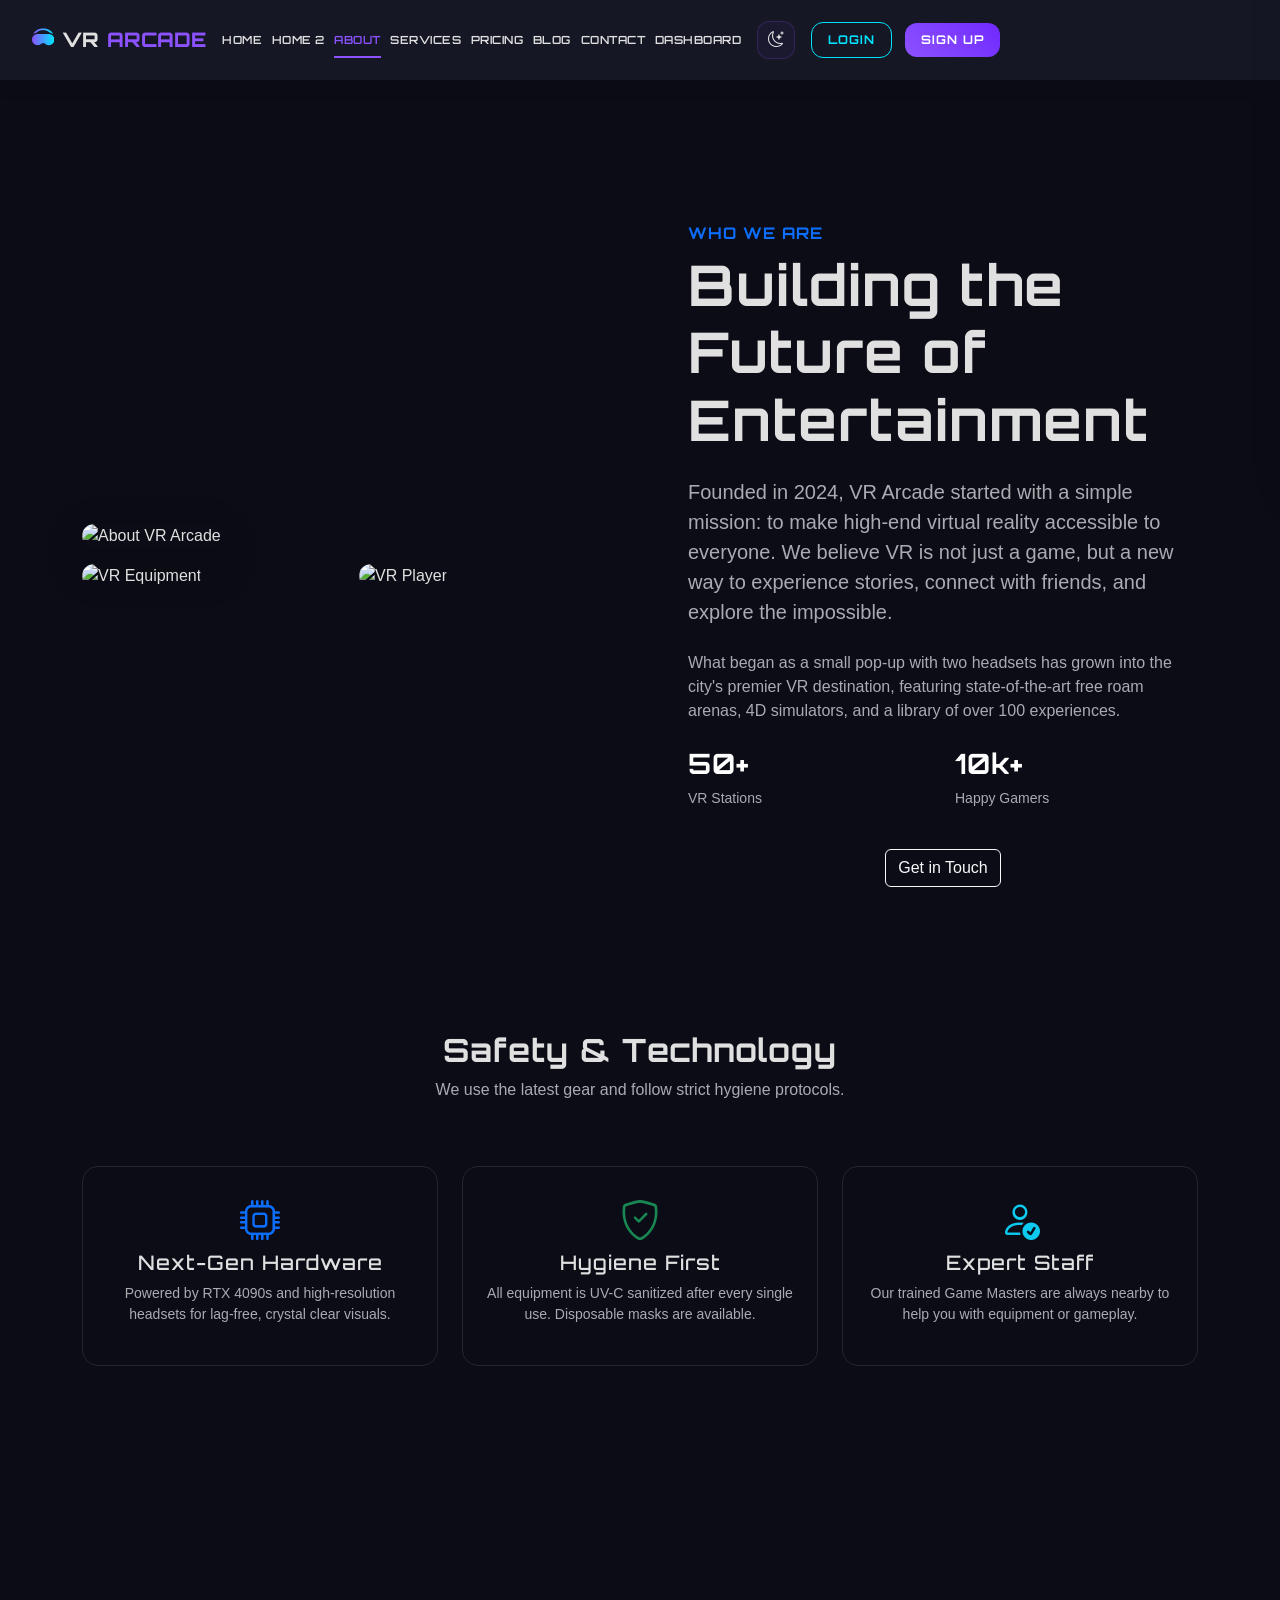
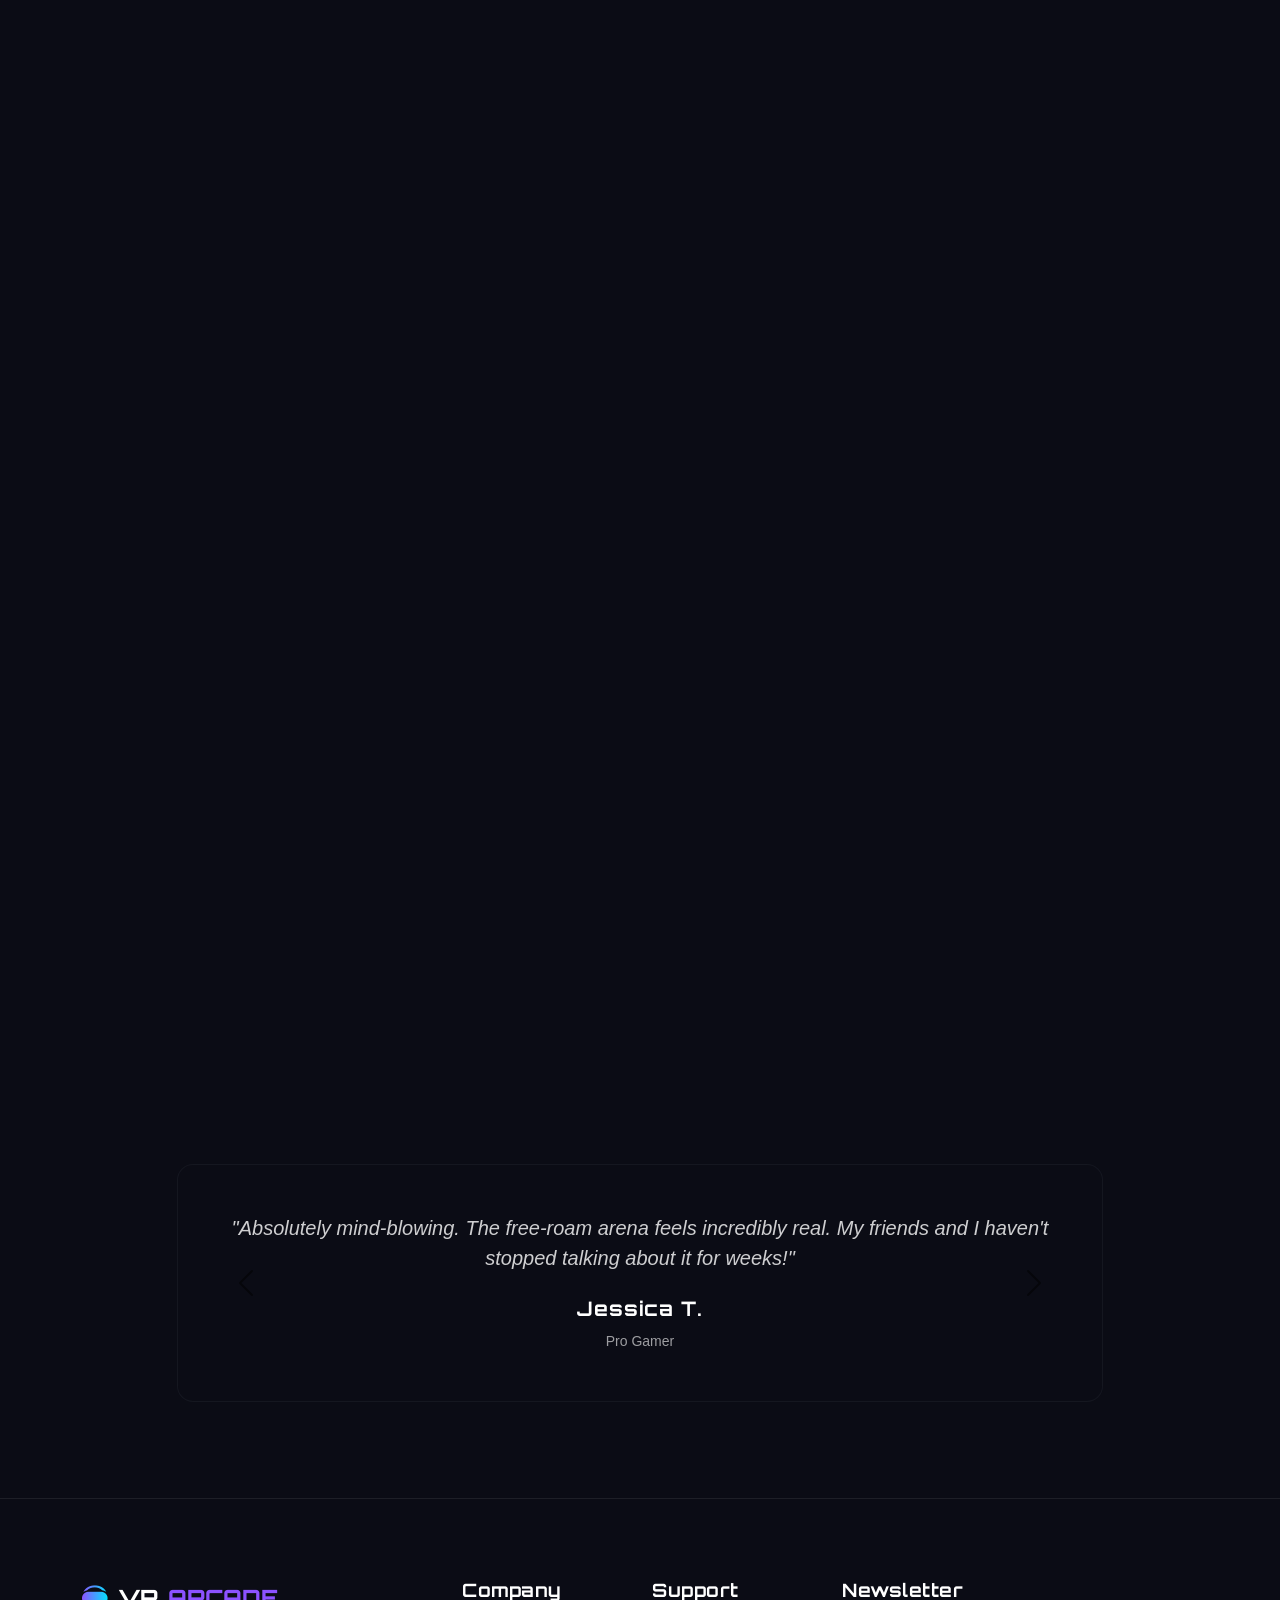
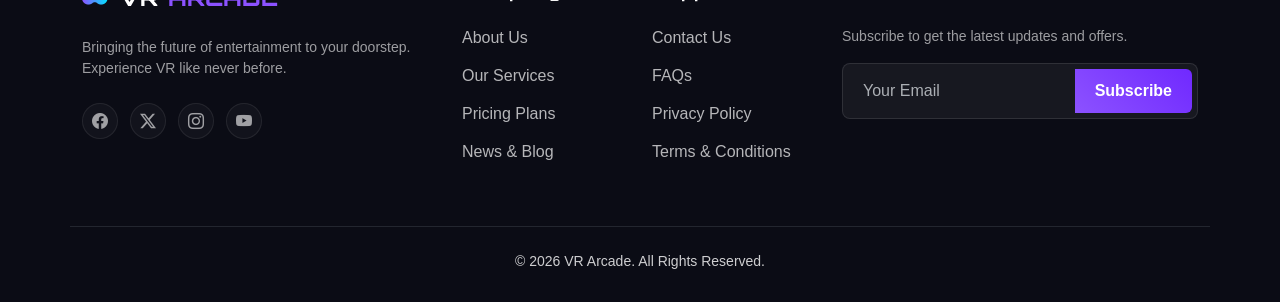
==== about.html @ 5b193d75 "Fix header visibility and text color issues in light mode" ====
<!DOCTYPE html>
<html lang="en" data-bs-theme="dark">

<head>
    <meta charset="UTF-8">
    <meta name="viewport" content="width=device-width, initial-scale=1.0">
    <title>About Us | VR Arcade</title>
    <link rel="icon" type="image/png" href="assets/favicon.png">
    <link href="https://cdn.jsdelivr.net/npm/bootstrap@5.3.0/dist/css/bootstrap.min.css" rel="stylesheet">
    <link rel="stylesheet" href="https://cdn.jsdelivr.net/npm/bootstrap-icons@1.11.0/font/bootstrap-icons.css">
    <link rel="stylesheet" href="assets/css/style.css">
</head>

<body>

    <!-- ==================== HEADER ==================== -->
    <header>
        <nav class="navbar navbar-expand-lg fixed-top">
            <div class="container">
                <!-- 1. Logo + Brand Name -->
                <a class="navbar-brand" href="index.html">
                    <i class="bi bi-headset-vr text-gradient"></i>
                    VR <span>ARCADE</span>
                </a>

                <!-- 2. Desktop Navigation (Centered) -->
                <div class="d-none d-lg-flex flex-grow-1 justify-content-center">
                    <ul class="desktop-nav">
                        <li><a class="nav-link" href="index.html">Home</a></li>
                        <li><a class="nav-link" href="home-2.html">Home 2</a></li>
                        <li><a class="nav-link active" href="about.html">About</a></li>
                        <li><a class="nav-link" href="services.html">Services</a></li>
                        <li><a class="nav-link" href="pricing.html">Pricing</a></li>
                        <li><a class="nav-link" href="blog.html">Blog</a></li>
                        <li><a class="nav-link" href="contact.html">Contact</a></li>
                        <li><a class="nav-link" href="dashboard.html">Dashboard</a></li>
                    </ul>
                </div>

                <!-- 3. Desktop Actions (Right) -->
                <div class="d-none d-lg-flex desktop-actions">
                    <button class="theme-switch-desktop" title="Toggle Theme">
                        <i class="bi bi-moon-stars"></i>
                    </button>
                    <a href="login.html" class="btn btn-login">Login</a>
                    <a href="register.html" class="btn btn-primary">Sign Up</a>
                </div>

                <!-- 4. Anti-Gravity Floating Trigger (Mobile Only) -->
                <button class="navbar-toggler antigravity-menu-trigger border-0 d-lg-none" type="button"
                    data-bs-toggle="offcanvas" data-bs-target="#offcanvasNavbar" aria-controls="offcanvasNavbar">
                    <i class="bi bi-list"></i>
                </button>

                <!-- 5. Anti-Gravity Floating Panel (Shared for Mobile/Tablet) -->
                <div class="offcanvas offcanvas-end antigravity-panel" tabindex="-1" id="offcanvasNavbar"
                    data-bs-backdrop="false" data-bs-scroll="true" aria-labelledby="offcanvasNavbarLabel">
                    <div class="offcanvas-header justify-content-between align-items-center">
                        <h5 class="offcanvas-title font-monospace text-gradient" id="offcanvasNavbarLabel">COMMAND
                            CENTER</h5>
                        <button type="button" class="btn-close btn-close-white" data-bs-dismiss="offcanvas"
                            aria-label="Close"></button>
                    </div>

                    <div class="offcanvas-body">
                        <!-- Futuristic Navigation -->
                        <ul class="antigravity-nav">
                            <li class="nav-item">
                                <a class="nav-link" href="index.html">Home</a>
                            </li>
                            <li class="nav-item">
                                <a class="nav-link" href="home-2.html">Home 2</a>
                            </li>
                            <li class="nav-item">
                                <a class="nav-link active" href="about.html">About</a>
                            </li>
                            <li class="nav-item">
                                <a class="nav-link" href="services.html">Services</a>
                            </li>
                            <li class="nav-item">
                                <a class="nav-link" href="pricing.html">Pricing</a>
                            </li>
                            <li class="nav-item">
                                <a class="nav-link" href="blog.html">Blog</a>
                            </li>
                            <li class="nav-item">
                                <a class="nav-link" href="contact.html">Contact</a>
                            </li>
                            <li class="nav-item">
                                <a class="nav-link text-primary" href="dashboard.html">
                                    <i class="bi bi-cpu-fill me-2"></i>Dashboard
                                </a>
                            </li>
                        </ul>

                        <!-- Anti-Gravity Footer (Theme + Auth) -->
                        <div class="antigravity-footer">
                            <div class="theme-switchers-group">
                                <button class="theme-switch-btn" id="theme-light-btn">
                                    <i class="bi bi-sun-fill"></i> Light
                                </button>
                                <button class="theme-switch-btn" id="theme-dark-btn">
                                    <i class="bi bi-moon-stars-fill"></i> Dark
                                </button>
                            </div>

                            <div class="antigravity-auth-group">
                                <a href="login.html" class="btn btn-antigravity-login">Login Access</a>
                                <a href="register.html" class="btn btn-primary">Join Universe</a>
                            </div>
                        </div>
                    </div>
                </div>


            </div>
        </nav>
    </header>

    <main>
        <!-- About Hero -->
        <section class="py-5 mt-5">
            <div class="container py-5">
                <div class="row align-items-center">
                    <div class="col-lg-6 mb-4 mb-lg-0">
                        <img src="https://images.unsplash.com/photo-1593508512255-86ab42a8e620?q=80&w=2078&auto=format&fit=crop"
                            class="img-fluid rounded-4 shadow-lg" alt="About VR Arcade">
                        <div class="row g-2 mt-2">
                            <div class="col-6">
                                <img src="https://images.unsplash.com/photo-1516110833967-0b5716ca1387?q=80&w=1000&auto=format&fit=crop"
                                    class="img-fluid rounded-4 h-100 object-fit-cover" alt="VR Equipment">
                            </div>
                            <div class="col-6">
                                <img src="https://images.unsplash.com/photo-1555680202-c86f0e12f086?q=80&w=1000&auto=format&fit=crop"
                                    class="img-fluid rounded-4 h-100 object-fit-cover" alt="VR Player">
                            </div>
                        </div>
                    </div>
                    <div class="col-lg-6 ps-lg-5">
                        <h6 class="text-primary fw-bold text-uppercase">Who We Are</h6>
                        <h1 class="display-4 fw-bold mb-4">Building the Future of Entertainment</h1>
                        <p class="lead text-muted mb-4">
                            Founded in 2024, VR Arcade started with a simple mission: to make high-end virtual reality
                            accessible to everyone. We believe VR is not just a game, but a new way to experience
                            stories, connect with friends, and explore the impossible.
                        </p>
                        <p class="text-muted mb-4">
                            What began as a small pop-up with two headsets has grown into the city's premier VR
                            destination, featuring state-of-the-art free roam arenas, 4D simulators, and a library of
                            over 100 experiences.
                        </p>
                        <div class="row g-4 mb-4">
                            <div class="col-6">
                                <h3 class="fw-bold text-white">50+</h3>
                                <p class="small text-muted">VR Stations</p>
                            </div>
                            <div class="col-6">
                                <h3 class="fw-bold text-white">10k+</h3>
                                <p class="small text-muted">Happy Gamers</p>
                            </div>
                        </div>
                        <div class="text-center">
                            <a href="contact.html" class="btn btn-outline-light">Get in Touch</a>
                        </div>
                    </div>
                </div>
            </div>
        </section>

        <!-- Tech & Safety -->
        <section class="py-5">
            <div class="container">
                <div class="row text-center mb-5">
                    <div class="col-lg-8 mx-auto">
                        <h2 class="fw-bold">Safety & Technology</h2>
                        <p class="text-muted">We use the latest gear and follow strict hygiene protocols.</p>
                    </div>
                </div>
                <div class="row g-4">
                    <div class="col-md-4 text-center">
                        <div class="p-4 border border-secondary border-opacity-25 rounded-4 h-100">
                            <i class="bi bi-cpu fs-1 text-primary mb-3"></i>
                            <h4 class="h5">Next-Gen Hardware</h4>
                            <p class="small text-muted">Powered by RTX 4090s and high-resolution headsets for lag-free,
                                crystal clear visuals.</p>
                        </div>
                    </div>
                    <div class="col-md-4 text-center">
                        <div class="p-4 border border-secondary border-opacity-25 rounded-4 h-100">
                            <i class="bi bi-shield-check fs-1 text-success mb-3"></i>
                            <h4 class="h5">Hygiene First</h4>
                            <p class="small text-muted">All equipment is UV-C sanitized after every single use.
                                Disposable masks are available.</p>
                        </div>
                    </div>
                    <div class="col-md-4 text-center">
                        <div class="p-4 border border-secondary border-opacity-25 rounded-4 h-100">
                            <i class="bi bi-person-check fs-1 text-info mb-3"></i>
                            <h4 class="h5">Expert Staff</h4>
                            <p class="small text-muted">Our trained Game Masters are always nearby to help you with
                                equipment or gameplay.</p>
                        </div>
                    </div>
                </div>
            </div>
        </section>

        <!-- NEW SECTION 1: OUR JOURNEY (Timeline) -->
        <section class="py-5">
            <div class="container py-lg-5">
                <div class="text-center mb-5 reveal">
                    <h2 class="fw-bold">Our Journey</h2>
                    <p class="text-muted">From a garage project to a city icon.</p>
                </div>
                <div class="row g-4 position-relative">
                    <div class="col-lg-4">
                        <div class="p-4 rounded-4 contrast-box h-100 reveal">
                            <span class="badge bg-primary mb-3">2024</span>
                            <h4 class="h5 fw-bold">The Beginning</h4>
                            <p class="text-muted small">Started in a small garage with just 2 VR headsets and a dream to
                                bring immersive tech to locals.</p>
                        </div>
                    </div>
                    <div class="col-lg-4">
                        <div class="p-4 rounded-4 contrast-box h-100 reveal reveal-delay-200">
                            <span class="badge bg-secondary mb-3">2025</span>
                            <h4 class="h5 fw-bold">Expansion</h4>
                            <p class="text-muted small">Moved to our current 5000 sq ft location, adding the Free Roam
                                Arena and 10 new simulator pods.</p>
                        </div>
                    </div>
                    <div class="col-lg-4">
                        <div class="p-4 rounded-4 contrast-box h-100 reveal reveal-delay-300">
                            <span class="badge bg-success mb-3">2026</span>
                            <h4 class="h5 fw-bold">The Future</h4>
                            <p class="text-muted small">Launching the Mixed Reality Lab and partnering with schools for
                                educational VR programs.</p>
                        </div>
                    </div>
                </div>
            </div>
        </section>

        <!-- NEW SECTION 2: MEET THE TEAM (Game Masters) -->
        <section class="py-5 bg-dark position-relative overflow-hidden">
            <!-- Background Image with Overlay -->
            <div class="position-absolute top-0 start-0 w-100 h-100"
                style="background: url('https://images.unsplash.com/photo-1538481199705-c710c4e965fc?q=80&w=2165&auto=format&fit=crop') center/cover; opacity: 0.1;">
            </div>

            <div class="container position-relative z-2">
                <div class="text-center mb-5 reveal">
                    <h2 class="fw-bold">Meet The Game Masters</h2>
                    <p class="text-muted">The experts ensuring your reality is glitch-free.</p>
                </div>
                <div class="row g-4">
                    <div class="col-md-4 col-6">
                        <div class="card bg-black border-0 h-100 reveal hover-scale">
                            <img src="https://images.unsplash.com/photo-1560250097-0b93528c311a?q=80&w=1974&auto=format&fit=crop"
                                class="card-img-top object-fit-cover" style="height: 300px;" alt="Team Member">
                            <div class="card-body text-center d-flex flex-column">
                                <h5 class="fw-bold text-white">Alex Chen</h5>
                                <p class="text-primary small mt-auto mb-0">Technical Director</p>
                            </div>
                        </div>
                    </div>
                    <div class="col-md-4 col-6">
                        <div class="card bg-black border-0 h-100 reveal reveal-delay-200 hover-scale">
                            <img src="https://images.unsplash.com/photo-1573496359142-b8d87734a5a2?q=80&w=1976&auto=format&fit=crop"
                                class="card-img-top object-fit-cover" style="height: 300px;" alt="Team Member">
                            <div class="card-body text-center d-flex flex-column">
                                <h5 class="fw-bold text-white">Sarah Johnson</h5>
                                <p class="text-secondary small mt-auto mb-0">Lead Game Master</p>
                            </div>
                        </div>
                    </div>
                    <div class="col-md-4 col-6 offset-3 offset-md-0">
                        <div class="card bg-black border-0 h-100 reveal reveal-delay-300 hover-scale">
                            <img src="https://images.unsplash.com/photo-1519085360753-af0119f7cbe7?q=80&w=1974&auto=format&fit=crop"
                                class="card-img-top object-fit-cover" style="height: 300px;" alt="Team Member">
                            <div class="card-body text-center d-flex flex-column">
                                <h5 class="fw-bold text-white">Mike Ross</h5>
                                <p class="text-success small mt-auto mb-0">Esports Coordinator</p>
                            </div>
                        </div>
                    </div>
                </div>
            </div>
        </section>

        <!-- NEW SECTION 3: TESTIMONIALS -->
        <section class="py-5">
            <div class="container py-lg-5">
                <div class="text-center mb-5 reveal">
                    <i class="bi bi-star-fill text-warning fs-3"></i>
                    <i class="bi bi-star-fill text-warning fs-3"></i>
                    <i class="bi bi-star-fill text-warning fs-3"></i>
                    <i class="bi bi-star-fill text-warning fs-3"></i>
                    <i class="bi bi-star-fill text-warning fs-3"></i>
                    <h2 class="fw-bold mt-3">Player Reviews</h2>
                </div>

                <div class="row justify-content-center">
                    <div class="col-lg-10">
                        <div id="testimonialCarousel" class="carousel slide" data-bs-ride="carousel">
                            <div class="carousel-inner">
                                <div class="carousel-item active">
                                    <div
                                        class="text-center p-5 rounded-4 bg-dark bg-opacity-25 border border-secondary border-opacity-10">
                                        <p class="lead fst-italic mb-4">"Absolutely mind-blowing. The free-roam arena
                                            feels incredibly real. My friends and I haven't stopped talking about it for
                                            weeks!"</p>
                                        <h5 class="fw-bold text-primary">Jessica T.</h5>
                                        <small class="text-muted">Pro Gamer</small>
                                    </div>
                                </div>
                                <div class="carousel-item">
                                    <div
                                        class="text-center p-5 rounded-4 bg-dark bg-opacity-25 border border-secondary border-opacity-10">
                                        <p class="lead fst-italic mb-4">"Best birthday party ever. The staff took care
                                            of everything and the equipment was top notch. Highly recommend the Zombie
                                            Survival mode."</p>
                                        <h5 class="fw-bold text-secondary">David K.</h5>
                                        <small class="text-muted">Local Guide</small>
                                    </div>
                                </div>
                                <div class="carousel-item">
                                    <div
                                        class="text-center p-5 rounded-4 bg-dark bg-opacity-25 border border-secondary border-opacity-10">
                                        <p class="lead fst-italic mb-4">"A glimpse into the future. I tried the Mixed
                                            Reality Lab for my architecture project and it was a game changer."</p>
                                        <h5 class="fw-bold text-success">Elena R.</h5>
                                        <small class="text-muted">Architect</small>
                                    </div>
                                </div>
                            </div>
                            <button class="carousel-control-prev" type="button" data-bs-target="#testimonialCarousel"
                                data-bs-slide="prev">
                                <span class="carousel-control-prev-icon" aria-hidden="true"></span>
                                <span class="visually-hidden">Previous</span>
                            </button>
                            <button class="carousel-control-next" type="button" data-bs-target="#testimonialCarousel"
                                data-bs-slide="next">
                                <span class="carousel-control-next-icon" aria-hidden="true"></span>
                                <span class="visually-hidden">Next</span>
                            </button>
                        </div>
                    </div>
                </div>
            </div>
        </section>

    </main>

    <footer>
        <div class="container">
            <div class="row g-4">
                <!-- Column 1: Brand -->
                <div class="col-lg-4 col-md-6 text-center text-md-start">
                    <a href="index.html" class="footer-brand">
                        <i class="bi bi-headset-vr text-gradient"></i> VR <span>ARCADE</span>
                    </a>
                    <p class="small text-muted mb-4">
                        Bringing the future of entertainment to your doorstep. Experience VR like never before.
                    </p>
                    <div class="footer-social justify-content-center justify-content-md-start">
                        <a href="#" class="social-link"><i class="bi bi-facebook"></i></a>
                        <a href="#" class="social-link"><i class="bi bi-twitter-x"></i></a>
                        <a href="#" class="social-link"><i class="bi bi-instagram"></i></a>
                        <a href="#" class="social-link"><i class="bi bi-youtube"></i></a>
                    </div>
                </div>

                <!-- Column 2: Company -->
                <div class="col-lg-2 col-md-6 col-6 footer-links">
                    <h5>Company</h5>
                    <ul>
                        <li><a href="about.html">About Us</a></li>
                        <li><a href="services.html">Our Services</a></li>
                        <li><a href="pricing.html">Pricing Plans</a></li>
                        <li><a href="blog.html">News & Blog</a></li>
                    </ul>
                </div>

                <!-- Column 3: Support -->
                <div class="col-lg-2 col-md-6 col-6 footer-links">
                    <h5>Support</h5>
                    <ul>
                        <li><a href="contact.html">Contact Us</a></li>
                        <li><a href="service-details.html">FAQs</a></li>
                        <li><a href="#">Privacy Policy</a></li>
                        <li><a href="#">Terms & Conditions</a></li>
                    </ul>
                </div>

                <!-- Column 4: Newsletter -->
                <div class="col-lg-4 col-md-6 footer-links">
                    <h5>Newsletter</h5>
                    <p class="small text-muted">Subscribe to get the latest updates and offers.</p>
                    <form action="#" class="mt-3">
                        <div class="input-group">
                            <input type="email" class="form-control" placeholder="Your Email" aria-label="Your Email">
                            <button class="btn btn-primary" type="button">Subscribe</button>
                        </div>
                    </form>
                </div>
            </div>

            <div class="row mt-5 pt-4 border-top border-secondary border-opacity-25">
                <div class="col-12 text-center text-muted small">
                    <p class="mb-0">© <span id="year">2026</span> VR Arcade. All Rights Reserved.</p>
                </div>
            </div>
        </div>
    </footer>

    <script src="https://cdn.jsdelivr.net/npm/bootstrap@5.3.0/dist/js/bootstrap.bundle.min.js"></script>
    <script src="assets/js/main.js"></script>
</body>

</html>
---- assets/css/style.css ----
/* =========================================
   1. VARIABLES & RESET
   ========================================= */
@import url('https://fonts.googleapis.com/css2?family=Orbitron:wght@400..900&family=Inter:wght@300..700&display=swap');

:root {
    --primary-color: #8c52ff;
    /* Neon Purple */
    --primary-hover: #7029ff;
    --secondary-color: #00e5ff;
    /* Cyan */
    --secondary-hover: #00b8cc;
    --tertiary-color: #f8f9fa;
    /* Light BG default */
    --dark-bg: #0b0c15;
    /* Deep Space */
    --card-bg: #ffffff;
    --text-color: #000000;
    /* Pure Black for Max Contrast in Light Mode */
    --nav-height: 80px;
    --border-radius: 12px;
}

[data-bs-theme="dark"] {
    --tertiary-color: #0b0c15;
    --card-bg: #151725;
    --text-color: #e0e0e0;
    --bs-body-bg: #0b0c15;
    --bs-body-color: #e0e0e0;
}

/* Global Content Visibility & Contrast Fixes */
[data-bs-theme="light"] .text-muted {
    color: #495057 !important;
}

/* Universal fix for forced dark sections (bg-dark, bg-black) across all themes */
/* Universal fix for forced dark sections (bg-dark, bg-black) across all themes */
[data-bs-theme="light"] .bg-dark,
[data-bs-theme="light"] .bg-black,
[data-bs-theme="light"] footer,
.bg-dark,
.bg-black,
footer {
    background-color: var(--dark-bg) !important;
    color: #ffffff !important;
}

[data-bs-theme="light"] .bg-dark h1,
[data-bs-theme="light"] .bg-dark h2,
[data-bs-theme="light"] .bg-dark h3,
[data-bs-theme="light"] .bg-dark h4,
[data-bs-theme="light"] .bg-dark h5,
[data-bs-theme="light"] .bg-dark h6,
[data-bs-theme="light"] .bg-black h1,
[data-bs-theme="light"] .bg-black h2,
[data-bs-theme="light"] .bg-black h3,
[data-bs-theme="light"] .bg-black h4,
[data-bs-theme="light"] .bg-black h5,
[data-bs-theme="light"] .bg-black h6,
[data-bs-theme="light"] footer h1,
[data-bs-theme="light"] footer h2,
[data-bs-theme="light"] footer h3,
[data-bs-theme="light"] footer h4,
[data-bs-theme="light"] footer h5,
[data-bs-theme="light"] footer h6,
.bg-dark h1,
.bg-dark h2,
.bg-dark h3,
.bg-dark h4,
.bg-dark h5,
.bg-dark h6,
.bg-black h1,
.bg-black h2,
.bg-black h3,
.bg-black h4,
.bg-black h5,
.bg-black h6,
footer h1,
footer h2,
footer h3,
footer h4,
footer h5,
footer h6 {
    color: #ffffff !important;
}

[data-bs-theme="light"] .bg-dark .text-muted,
[data-bs-theme="light"] .bg-black .text-muted,
[data-bs-theme="light"] footer .text-muted,
.bg-dark .text-muted,
.bg-black .text-muted,
footer .text-muted {
    color: rgba(255, 255, 255, 0.6) !important;
}

[data-bs-theme="light"] .bg-dark p,
[data-bs-theme="light"] .bg-black p,
[data-bs-theme="light"] footer p,
.bg-dark p,
.bg-black p,
footer p {
    color: rgba(255, 255, 255, 0.8) !important;
}

[data-bs-theme="light"] .bg-dark .text-white-50,
[data-bs-theme="light"] .bg-black .text-white-50,
[data-bs-theme="light"] footer .text-white-50,
.bg-dark .text-white-50,
.bg-black .text-white-50,
footer .text-white-50 {
    color: rgba(255, 255, 255, 0.5) !important;
}

/* Fix for links and brand elements in forced dark sections across all themes */
[data-bs-theme="light"] .bg-dark a:not(.btn),
[data-bs-theme="light"] .bg-black a:not(.btn),
.bg-dark a:not(.btn),
.bg-black a:not(.btn) {
    color: rgba(255, 255, 255, 0.8) !important;
}

[data-bs-theme="light"] .bg-dark a:not(.btn):hover,
[data-bs-theme="light"] .bg-black a:not(.btn):hover,
.bg-dark a:not(.btn):hover,
.bg-black a:not(.btn):hover {
    color: var(--primary-color) !important;
    opacity: 1 !important;
}

/* Footer-specific link styles with higher specificity */
footer a:not(.btn):not(.footer-brand):not(.social-link) {
    color: rgba(255, 255, 255, 0.7) !important;
    text-decoration: none;
    transition: all 0.3s ease;
    display: inline-block;
}

footer a:not(.btn):not(.footer-brand):not(.social-link):hover {
    color: var(--primary-color) !important;
    transform: translateX(5px);
    text-shadow: 0 0 10px rgba(140, 82, 255, 0.3);
    opacity: 1 !important;
}

[data-bs-theme="light"] .footer-brand,
.footer-brand {
    color: #ffffff !important;
}

/* Fix for Details button visibility in Light Mode */
[data-bs-theme="light"] .btn-outline-light {
    color: var(--primary-color);
    border-color: var(--primary-color);
}

[data-bs-theme="light"] .btn-outline-light:hover {
    color: #fff;
    background: var(--primary-color);
    border-color: var(--primary-color);
}

/* Ensure btn-outline-light remains white in dark backgrounds regardless of global theme */
[data-bs-theme="light"] .bg-dark .btn-outline-light,
[data-bs-theme="light"] .bg-black .btn-outline-light,
[data-bs-theme="light"] footer .btn-outline-light,
.bg-dark .btn-outline-light,
.bg-black .btn-outline-light,
footer .btn-outline-light {
    color: #ffffff !important;
    border-color: #ffffff !important;
    background: transparent !important;
}

[data-bs-theme="light"] .bg-dark .btn-outline-light:hover,
[data-bs-theme="light"] .bg-black .btn-outline-light:hover,
[data-bs-theme="light"] footer .btn-outline-light:hover,
.bg-dark .btn-outline-light:hover,
.bg-black .btn-outline-light:hover,
footer .btn-outline-light:hover {
    background-color: #ffffff !important;
    color: #000 !important;
    transform: translateY(-3px);
}

/* Specific fix for Register Team button to prevent redirect issues */
.btn-outline-light[href="register.html"] {
    position: relative !important;
    z-index: 1003 !important;
    pointer-events: auto !important;
}

.btn-outline-light[href="register.html"]:hover {
    background-color: #ffffff !important;
    color: #000 !important;
    transform: translateY(-3px);
}

/* Ensure Register Team button is always interactive, even with reveal class */
.reveal .btn-outline-light[href="register.html"] {
    pointer-events: auto !important;
}

/* Ensure Join The Club button is always interactive and active */
.btn-primary[href="contact.html"],
.btn-primary[href="contact.html"]:hover,
.btn-primary[href="contact.html"]:focus,
.btn-primary[href="contact.html"]:active {
    position: relative !important;
    z-index: 1004 !important;
    pointer-events: auto !important;
    cursor: pointer !important;
    opacity: 1 !important;
    transition: all 0.3s ease !important;
}

.btn-primary[href="contact.html"]:hover {
    background: linear-gradient(45deg, var(--primary-hover), var(--primary-color)) !important;
    box-shadow: 0 8px 20px rgba(140, 82, 255, 0.4) !important;
    transform: translateY(-3px) scale(1.05) !important;
    z-index: 1005 !important;
}

.btn-primary[href="contact.html"]:focus {
    outline: 2px solid var(--secondary-color) !important;
    outline-offset: 2px !important;
}

/* Force active state with highest specificity */
html body .btn-primary[href="contact.html"],
html body section .btn-primary[href="contact.html"],
html body .container .btn-primary[href="contact.html"],
html body div .btn-primary[href="contact.html"] {
    pointer-events: auto !important;
    cursor: pointer !important;
    position: relative !important;
    z-index: 1004 !important;
}

/* Ensure all content sections are clickable and above ALL overlays */
main,
section,
.container,
main .container,
section .container,
.hero-section,
body > main,
body > section {
    position: relative;
    z-index: 300 !important;
    pointer-events: auto !important;
}

/* Ensure all buttons in content are clickable */
main .btn,
section .btn,
.container .btn,
.hero-section .btn {
    position: relative;
    z-index: 301 !important;
    pointer-events: auto !important;
    cursor: pointer !important;
}

/* Fix for text visibility inside light cards within dark sections */
[data-bs-theme="light"] .bg-dark .card:not(.bg-dark):not(.bg-black) h1,
[data-bs-theme="light"] .bg-dark .card:not(.bg-dark):not(.bg-black) h2,
[data-bs-theme="light"] .bg-dark .card:not(.bg-dark):not(.bg-black) h3,
[data-bs-theme="light"] .bg-dark .card:not(.bg-dark):not(.bg-black) h4,
[data-bs-theme="light"] .bg-dark .card:not(.bg-dark):not(.bg-black) h5,
[data-bs-theme="light"] .bg-dark .card:not(.bg-dark):not(.bg-black) h6,
[data-bs-theme="light"] .bg-dark .card:not(.bg-dark):not(.bg-black) p {
    color: var(--text-color) !important;
}

[data-bs-theme="light"] .bg-dark .card:not(.bg-dark):not(.bg-black) .text-muted {
    color: #6c757d !important;
}

body {
    font-family: 'Outfit', sans-serif;
    background-color: var(--tertiary-color);
    color: var(--text-color);
    overflow-x: hidden;
    transition: background-color 0.3s ease, color 0.3s ease;
}

h1,
h2,
h3,
h4,
h5,
h6,
.brand-font {
    font-family: 'Orbitron', sans-serif;
    font-weight: 700;
    letter-spacing: 1px;
}

a {
    text-decoration: none;
    transition: all 0.3s ease;
}

.hover-primary:hover {
    color: var(--primary-color) !important;
}

/* =========================================
   2. BUTTONS & UTILITIES
   ========================================= */
.btn {
    transition: transform 0.3s cubic-bezier(0.34, 1.56, 0.64, 1),
        background-color 0.3s ease,
        border-color 0.3s ease,
        box-shadow 0.3s ease,
        color 0.3s ease !important;
    position: relative;
    overflow: hidden;
    z-index: 1;
    cursor: pointer !important;
}

.btn:hover {
    transform: translateY(-3px) scale(1.03);
    z-index: 10;
}

.btn-primary,
.btn.btn-primary {
    background: linear-gradient(45deg, var(--primary-color), var(--primary-hover)) !important;
    border: none !important;
    color: #fff !important;
    padding: 10px 24px;
    border-radius: 8px;
    font-weight: 600;
}

.btn-primary:hover,
.btn.btn-primary:hover {
    background: linear-gradient(45deg, var(--primary-hover), var(--primary-color)) !important;
    box-shadow: 0 8px 20px rgba(140, 82, 255, 0.4);
    transform: translateY(-3px);
    z-index: 10;
}

.btn-secondary,
.btn.btn-secondary {
    background: transparent !important;
    border: 2px solid var(--secondary-color) !important;
    color: var(--secondary-color) !important;
    padding: 10px 24px;
    border-radius: 8px;
    font-weight: 600;
}

.btn-secondary:hover,
.btn.btn-secondary:hover {
    background: var(--secondary-color) !important;
    color: #000 !important;
    box-shadow: 0 8px 20px rgba(0, 229, 255, 0.4);
    transform: translateY(-3px);
    z-index: 10;
}

.btn-outline-primary,
.btn.btn-outline-primary {
    border: 2px solid var(--primary-color) !important;
    color: var(--primary-color) !important;
    background: transparent !important;
}

.btn-outline-primary:hover,
.btn.btn-outline-primary:hover {
    background: var(--primary-color) !important;
    color: #fff !important;
    box-shadow: 0 8px 20px rgba(140, 82, 255, 0.4);
    transform: translateY(-3px);
    z-index: 10;
}

@keyframes btn-float {

    0%,
    100% {
        transform: translateY(0);
    }

    50% {
        transform: translateY(-5px);
    }
}

.text-gradient {
    background: linear-gradient(90deg, var(--primary-color), var(--secondary-color));
    -webkit-background-clip: text;
    background-clip: text;
    -webkit-text-fill-color: transparent;
}

.card {
    background-color: var(--card-bg);
    border: 1px solid rgba(255, 255, 255, 0.05);
    border-radius: var(--border-radius);
    box-shadow: 0 10px 30px rgba(0, 0, 0, 0.05);
    transition: transform 0.3s ease, box-shadow 0.3s ease;
}

.card:hover {
    transform: translateY(-5px);
    box-shadow: 0 15px 40px rgba(140, 82, 255, 0.15);
}

.contrast-box {
    background: rgba(255, 255, 255, 0.04) !important;
    backdrop-filter: blur(10px);
    border: 1px solid rgba(255, 255, 255, 0.1) !important;
    box-shadow: 0 15px 35px rgba(0, 0, 0, 0.2);
    transition: all 0.3s ease;
}

.contrast-box:hover {
    background: rgba(255, 255, 255, 0.08) !important;
    border-color: var(--primary-color) !important;
    box-shadow: 0 20px 45px rgba(140, 82, 255, 0.2);
    transform: translateY(-10px);
}

.service-grid>[class*="col-"] {
    display: flex;
}

.service-grid .service-card {
    width: 100%;
    height: 100%;
}

.service-grid .service-card .card-body {
    display: flex;
    flex-direction: column;
}

.service-grid .service-card .card-text {
    flex-grow: 1;
}

.service-grid .service-card .d-flex.justify-content-between {
    margin-top: auto;
}

.service-grid .service-card .d-flex.justify-content-between>div {
    display: flex;
    align-items: center;
    gap: 0.5rem;
}

.service-grid .service-card .d-flex.justify-content-between>div .btn:first-child {
    margin-right: 0 !important;
}

/* Ensure buttons have the same height */
.service-grid .service-card .btn {
    display: inline-flex;
    align-items: center;
    justify-content: center;
    height: 38px;
    line-height: 1;
    padding-top: 0;
    padding-bottom: 0;
    white-space: nowrap;
}

.service-stats-row>[class*="col-"] {
    display: flex;
}

.service-stats-row .service-stat-card {
    width: 100%;
    height: 100%;
    min-height: 178px;
    display: flex;
    flex-direction: column;
    justify-content: center;
    background-color: rgba(255, 255, 255, 0.95);
    border: 1px solid rgba(11, 12, 21, 0.12);
}

[data-bs-theme="dark"] .service-stats-row .service-stat-card {
    background-color: rgba(255, 255, 255, 0.9);
    border-color: rgba(11, 12, 21, 0.18);
}

.service-stats-row .service-stat-card .stat-value {
    line-height: 1;
}

.service-stats-row .service-stat-card .stat-label {
    color: #5f6670 !important;
    min-height: 2.6em;
}

.service-stats-row .service-stat-card .stat-value-primary {
    color: #0d6efd !important;
}

.service-stats-row .service-stat-card .stat-value-secondary {
    color: #5b6470 !important;
}

.service-stats-row .service-stat-card .stat-value-success {
    color: #198754 !important;
}

.service-stats-row .service-stat-card .stat-value-warning {
    color: #c58a00 !important;
}

.pricing-page .pricing-hero-subtitle,
.pricing-page .pricing-compare-subtitle {
    color: rgba(243, 246, 255, 0.72) !important;
}

.pricing-page .pricing-plans-row>[class*="col-"] {
    display: flex;
}

.pricing-page .pricing-plans-row {
    align-items: stretch;
}

.pricing-page .pricing-plan-card {
    display: flex;
    flex-direction: column;
    width: 100%;
    height: 100%;
    padding: 2.5rem !important;
    /* Normalized padding for all cards */
    border-color: rgba(255, 255, 255, 0.18) !important;
    background-color: rgba(255, 255, 255, 0.03) !important;
    transition: all 0.3s ease;
}

[data-bs-theme="light"] .pricing-page .pricing-plan-card {
    border-color: rgba(11, 12, 21, 0.16) !important;
    background-color: #ffffff !important;
}

.pricing-page .pricing-plan-card-featured {
    border-color: var(--primary-color) !important;
    background-color: #151725 !important;
    color: #f4f6ff;
    transform: scale(1.05);
    /* Make it stand out slightly */
    z-index: 2;
}

[data-bs-theme="light"] .pricing-page .pricing-plan-card-featured {
    background-color: #151725 !important;
    border-color: var(--primary-color) !important;
    color: #f4f6ff !important;
}

.pricing-page .pricing-plan-card-featured .text-muted,
.pricing-page .pricing-plan-card-featured .text-white-50 {
    color: rgba(243, 246, 255, 0.68) !important;
}

.pricing-page .pricing-plan-card-featured .text-primary {
    color: var(--secondary-color) !important;
    /* Better contrast on dark feature card */
}

.pricing-page .pricing-plan-body {
    display: flex;
    flex-direction: column;
    flex-grow: 1;
    /* Ensure body takes up all space */
    padding: 0 !important;
}

.pricing-page .pricing-features {
    flex-grow: 1;
    margin-bottom: 2rem !important;
}

.pricing-page .pricing-plan-cta {
    display: flex;
    align-items: center;
    justify-content: center;
    width: 100%;
    margin-top: auto;
    /* Push to bottom */
    min-height: 50px;
    font-weight: 700 !important;
}

.pricing-page .pricing-compare-section {
    background-color: #151725 !important;
}

.pricing-page .pricing-compare-table-wrap {
    overflow-x: auto;
    -webkit-overflow-scrolling: touch;
}

.pricing-page .pricing-compare-table {
    min-width: 760px;
    margin-bottom: 0;
}

.pricing-page .pricing-compare-table th {
    color: #f5f7ff;
    white-space: nowrap;
}

.pricing-page .pricing-compare-table td {
    color: rgba(240, 243, 255, 0.9);
}

.pricing-page .pricing-compare-table td.text-muted {
    color: rgba(226, 232, 255, 0.62) !important;
}

[data-bs-theme="light"] .pricing-page .pricing-offer-card .text-white {
    color: #1f2937 !important;
}

[data-bs-theme="light"] .pricing-page .pricing-offer-card .text-muted {
    color: #4b5563 !important;
}

.blog-hero-section {
    background: linear-gradient(120deg, rgba(11, 12, 21, 0.82), rgba(11, 12, 21, 0.68)), url('https://images.unsplash.com/photo-1550745165-9bc0b252726f?q=80&w=2070&auto=format&fit=crop');
    background-size: cover;
    background-position: center;
    background-repeat: no-repeat;
}

.blog-hero-section .blog-hero-content h1 {
    color: #ffffff;
}

.blog-hero-section .blog-hero-content .lead {
    color: rgba(243, 246, 255, 0.74) !important;
}

.editors-pick-section .editors-pick-media {
    overflow: hidden;
    border-radius: 1rem;
}

.editors-pick-section .editors-pick-img {
    display: block;
    width: 100%;
    aspect-ratio: 16 / 10;
    object-fit: cover;
}

.contact-submit-btn {
    min-height: 46px;
    padding: 0.7rem 1rem !important;
    font-size: 1rem;
    line-height: 1.25;
}

.contact-map-wrap {
    max-width: 1320px;
    margin: 0 auto;
    padding-inline: 12px;
}

.contact-map-iframe {
    display: block;
    width: 100%;
    border: 0;
    border-radius: 14px;
    min-height: 420px;
}

.auth-page {
    min-height: 100dvh;
    padding: 10px 12px;
    overflow: hidden;
}

.auth-page .auth-container {
    max-width: 440px;
}

.auth-page .auth-row {
    --bs-gutter-x: 0;
}

.auth-page .auth-col {
    display: flex;
    flex-direction: column;
}

.auth-page .auth-branding {
    margin-bottom: 0.85rem !important;
}

.auth-page .auth-branding .navbar-brand {
    font-size: clamp(1.85rem, 4.2vw, 2.3rem) !important;
}

.auth-page .auth-card-body {
    padding: 1.35rem !important;
}

.auth-page .auth-card h2 {
    margin-bottom: 0.85rem !important;
}

.auth-page .auth-form .mb-3 {
    margin-bottom: 0.6rem !important;
}

.auth-page .auth-form .mb-4 {
    margin-bottom: 0.75rem !important;
}

.auth-page .auth-form .form-label {
    margin-bottom: 0.25rem;
}

.auth-page .auth-form .form-control {
    padding: 0.45rem 0.75rem;
}

.auth-page .auth-form .btn {
    min-height: 40px;
}

.auth-page .auth-form .d-grid.gap-2 {
    gap: 0.45rem !important;
    margin-bottom: 0.75rem !important;
}

.auth-page .auth-meta {
    margin-top: 0.65rem !important;
}

@media (max-height: 900px) {
    .auth-page {
        padding-top: 8px;
        padding-bottom: 8px;
    }

    .auth-page .auth-card-body {
        padding: 1.1rem !important;
    }

    .auth-page .auth-branding .navbar-brand {
        font-size: 1.8rem !important;
    }

    .auth-page .auth-meta {
        display: none;
    }
}

@media (max-height: 760px) {
    .auth-page .auth-branding {
        margin-bottom: 0.55rem !important;
    }

    .auth-page .auth-branding .navbar-brand {
        font-size: 1.55rem !important;
    }

    .auth-page .auth-card-body {
        padding: 0.9rem !important;
    }

    .auth-page .auth-card h2 {
        font-size: 1.2rem;
        margin-bottom: 0.6rem !important;
    }

    .auth-page .auth-form .mb-3,
    .auth-page .auth-form .mb-4 {
        margin-bottom: 0.5rem !important;
    }

    .auth-page .auth-form .form-control {
        padding: 0.4rem 0.65rem;
        font-size: 0.92rem;
    }

    .auth-page .auth-form .btn {
        min-height: 36px;
        font-size: 0.92rem;
    }

    .auth-page .antigravity-menu-trigger {
        width: 48px;
        height: 48px;
        top: 10px;
        right: 10px;
    }
}

@media (max-width: 991px) {
    .pricing-page .pricing-plans-row .pricing-plan-card {
        padding: 1.5rem !important;
    }

    .pricing-page .pricing-compare-table {
        min-width: 0;
        width: 100%;
        table-layout: fixed;
        font-size: 0.92rem;
    }

    .pricing-page .pricing-compare-table th,
    .pricing-page .pricing-compare-table td {
        padding: 0.7rem 0.45rem !important;
        white-space: normal;
        word-break: break-word;
    }

    .editors-pick-section .editors-pick-img {
        aspect-ratio: 16 / 9;
    }

    .contact-map-wrap {
        padding-inline: 16px;
    }

    .contact-map-iframe {
        min-height: 320px;
    }
}

/* =========================================
   3. NAVBAR (MOBILE FIRST)
   ========================================= */
.navbar {
    background-color: var(--card-bg);
    backdrop-filter: blur(10px);
    height: var(--nav-height);
    box-shadow: 0 2px 20px rgba(0, 0, 0, 0.1);
    z-index: 500;
    /* Highest z-index to ensure header is always visible and accessible */
    transition: all 0.3s ease;
    pointer-events: auto;
    position: relative;
}

/* Custom Container for Wide Layout */
.navbar>.container {
    max-width: 100% !important;
    padding-left: 2rem !important;
    /* Balanced padding for smaller logo */
    padding-right: 7rem !important;
    /* Pulls Sign Up button significantly inwards */
}

@media (max-width: 991px) {
    .navbar>.container {
        padding-left: 1.5rem !important;
        padding-right: 1.5rem !important;
    }
}

/* Fix Mobile Menu Icon Visibility */
.navbar-toggler {
    padding: 0;
    border: none;
    background: transparent;
}

.navbar-toggler i {
    color: var(--text-color) !important;
    font-size: 2.2rem;
    /* Slighly larger icon */
    line-height: 1;
    display: block;
}

.navbar-toggler:focus {
    box-shadow: none;
    /* Remove default bootstrap focus ring */
}

.navbar-brand {
    font-family: 'Orbitron', sans-serif;
    font-size: 1.25rem;
    /* Reduced from 1.5rem */
    font-weight: 800;
    color: var(--text-color);
    display: flex;
    align-items: center;
    gap: 8px;
}

.navbar-brand i {
    font-size: 1.4rem;
    /* Matching smaller text */
}

.navbar-brand span {
    color: var(--primary-color);
}

/* Offcanvas Menu Styling */
.offcanvas {
    background-color: var(--card-bg);
    color: var(--text-color);
}

.offcanvas-title {
    font-family: 'Orbitron', sans-serif;
}

.nav-link {
    color: #fff !important;
    font-weight: 500;
    transition: all 0.3s ease;
    white-space: nowrap !important;
}

/* Desktop Navigation Specifics */
.desktop-nav {
    display: flex;
    gap: 1.25rem;
    list-style: none;
    margin: 0;
    padding: 0;
    align-items: center;
}

.desktop-nav .nav-link {
    font-family: 'Orbitron', sans-serif;
    font-size: 0.8rem;
    font-weight: 600;
    text-transform: uppercase;
    letter-spacing: 1px;
    padding: 0.5rem 0 !important;
    position: relative;
    opacity: 1 !important;
    color: var(--text-color) !important;
    display: block;
    white-space: nowrap !important;
}

.desktop-nav .nav-link:hover,
.desktop-nav .nav-link.active {
    color: var(--primary-color) !important;
}

.desktop-nav .nav-link::after {
    content: '';
    position: absolute;
    bottom: -2px;
    left: 0;
    width: 0;
    height: 2px;
    background: var(--primary-color);
    transition: width 0.3s ease;
}

.desktop-nav .nav-link:hover::after,
.desktop-nav .nav-link.active::after {
    width: 100%;
}

/* Header Glassmorphism on Scroll */
.navbar.scrolled {
    background: rgba(11, 12, 21, 0.9) !important;
    backdrop-filter: blur(15px);
    -webkit-backdrop-filter: blur(15px);
    border-bottom: 1px solid rgba(255, 255, 255, 0.1);
    padding: 10px 0;
}

[data-bs-theme="light"] .navbar.scrolled {
    background: rgba(255, 255, 255, 0.9) !important;
    border-bottom: 1px solid rgba(0, 0, 0, 0.1);
}

/* Desktop Actions Container */
.desktop-actions {
    display: flex;
    align-items: center;
    gap: 1.5rem;
    flex-shrink: 0;
    margin-left: 2.5rem;
    /* Ensure it's clickable above other elements */
    position: relative;
    z-index: 201;
    /* Just above navbar, below content */
    pointer-events: auto;
}

/* Desktop Theme Toggle */
.theme-switch-desktop {
    width: 38px;
    height: 38px;
    padding: 0;
    display: flex;
    align-items: center;
    justify-content: center;
    border-radius: 12px;
    background: rgba(140, 82, 255, 0.05);
    border: 1px solid rgba(140, 82, 255, 0.2);
    color: var(--text-color);
    cursor: pointer;
    transition: all 0.3s;
    margin-right: 0.5rem;
    /* Additional space from login */
}

.theme-switch-desktop:hover {
    background: rgba(140, 82, 255, 0.1);
    border-color: var(--primary-color);
    color: var(--primary-color);
    transform: translateY(-2px);
}

.desktop-actions .btn {
    font-family: 'Orbitron', sans-serif;
    font-size: 0.8rem;
    font-weight: 700;
    text-transform: uppercase;
    letter-spacing: 1px;
    padding: 0.6rem 1.25rem !important;
    border-radius: 12px !important;
    transition: all 0.3s;
    white-space: nowrap;
}

.desktop-actions .btn-login {
    background: transparent;
    border: 1px solid var(--secondary-color);
    color: var(--secondary-color) !important;
}

.desktop-actions .btn-login:hover {
    background: var(--secondary-color);
    color: #000 !important;
    transform: translateY(-2px);
    box-shadow: 0 8px 20px rgba(0, 229, 255, 0.3);
}

/* Tablet/Laptop Landscape Navigation Fix (992px - 1350px) */
@media (min-width: 992px) and (max-width: 1350px) {
    .navbar>.container {
        padding-right: 2rem !important;
        padding-left: 2rem !important;
    }

    .desktop-nav {
        gap: 0.6rem;
    }

    .desktop-nav .nav-link {
        font-size: 0.7rem;
        letter-spacing: 0.5px;
    }

    .desktop-actions {
        margin-left: 1rem;
        gap: 0.8rem;
    }

    .desktop-actions .btn {
        padding: 0.5rem 1rem !important;
        font-size: 0.75rem;
    }

    .theme-switch-desktop {
        margin-right: 0.2rem;
    }
}

/* Mobile Adjustments (< 992px) */
@media (max-width: 991.98px) {
    .auth-buttons-desktop {
        display: none !important;
    }

    /* Force Toggler Visibility and Styling */
    .navbar-toggler {
        display: flex !important;
        align-items: center;
        justify-content: center;
        width: 45px;
        height: 45px;
    }

    /* Offcanvas Styling for Mobile */
    .offcanvas {
        background-color: #121212 !important;
        /* Dark background */
        color: #ffffff !important;
        width: 300px !important;
        /* Fixed width sidebar look */
        z-index: 201;
        /* Just above navbar, below content */
    }

    .offcanvas-header {
        border-bottom: 1px solid rgba(255, 255, 255, 0.1) !important;
        padding: 1.5rem;
    }

    .offcanvas-title {
        font-size: 1.25rem;
        font-weight: bold;
        color: #ffffff !important;
    }

    .offcanvas-body {
        flex-direction: column;
        padding: 1rem 1.5rem;
        display: flex;
        height: 100%;
        overflow-y: auto !important;
        /* Allow scrolling if needed */
        scrollbar-width: none;
        /* Hide scrollbar for aesthetics */
    }

    /* Navbar Nav inside Offcanvas */
    .navbar-nav {
        display: flex !important;
        flex-direction: column !important;
        align-items: flex-start !important;
        /* Left based on image */
        width: 100%;
        gap: 15px;
        margin-bottom: auto;
        /* Push auth buttons to bottom */
    }

    .nav-item {
        border-bottom: none !important;
        width: 100%;
        text-align: left;
        /* Left based on image */
        display: block;
    }

    .nav-link {
        font-size: 1.1rem;
        padding: 5px 0;
        color: #e0e0e0 !important;
        /* Force visibility against dark bg */
        transition: color 0.3s;
        opacity: 1 !important;
        visibility: visible !important;
        transform: none !important;
        display: block !important;
    }

    .nav-link:hover,
    .nav-link.active {
        color: var(--primary-color);
        padding-left: 5px;
        /* Subtle movement */
    }

    /* Mobile Bottom Section (Theme + Auth) */
    .mobile-bottom-actions {
        margin-top: 2rem;
        width: 100%;
        display: flex;
        flex-direction: column;
        gap: 15px;
    }

    /* Theme Toggle Row */
    .theme-toggle-row {
        display: flex;
        align-items: center;
        gap: 10px;
        color: #adb5bd;
        /* Text-muted color */
        cursor: pointer;
        padding: 5px 0;
    }

    .theme-toggle-row:hover {
        color: #fff;
    }

    /* Mobile Auth Buttons */
    .mobile-auth-buttons {
        display: flex;
        flex-direction: column;
        gap: 10px;
        width: 100%;
    }

    .mobile-auth-buttons .btn {
        width: 100%;
        text-align: center;
        padding: 10px;
        border-radius: 6px;
        font-weight: 600;
    }

    /* Login Button - Outline Style */
    .btn-mobile-login {
        background: transparent;
        border: 1px solid #3b82f6;
        /* Blueish outline */
        color: #3b82f6;
    }

    .btn-mobile-login:hover {
        background: rgba(59, 130, 246, 0.1);
        color: #60a5fa;
        border-color: #60a5fa;
    }

    /* Sign Up Button - Solid Green/Primary Style */
    .btn-mobile-signup {
        background: #22c55e;
        /* Green */
        border: none;
        color: #000;
    }

    .btn-mobile-signup:hover {
        background: #16a34a;
        color: #fff;
    }
}

/* =========================================
   4. HERO SECTION
   ========================================= */
.hero-section {
    padding: 100px 0;
    background: linear-gradient(135deg, rgba(11, 12, 21, 0.9), rgba(140, 82, 255, 0.1)), url('https://images.unsplash.com/photo-1622979135225-d2ba269fb1bd?q=80&w=2070&auto=format&fit=crop');
    background-size: cover;
    background-position: center;
    min-height: 80vh;
    display: flex;
    align-items: center;
    position: relative;
    border-bottom: 2px solid var(--primary-color);
}

[data-bs-theme="light"] .hero-section {
    background: linear-gradient(135deg, rgba(248, 249, 250, 0.9), rgba(140, 82, 255, 0.1)), url('https://images.unsplash.com/photo-1622979135225-d2ba269fb1bd?q=80&w=2070&auto=format&fit=crop');
    background-size: cover;
    background-position: center;
}

[data-bs-theme="light"] .hero-title {
    color: #000000 !important;
    text-shadow: 0 0 20px rgba(0, 0, 0, 0.3);
}

[data-bs-theme="light"] .hero-section .lead {
    color: #000000 !important;
    text-shadow: 0 0 10px rgba(0, 0, 0, 0.2);
    font-weight: 500 !important;
    opacity: 1 !important;
}

[data-bs-theme="light"] .hero-section p.lead {
    color: #000000 !important;
    text-shadow: 0 0 10px rgba(0, 0, 0, 0.2);
    font-weight: 500 !important;
    opacity: 1 !important;
}

.hero-title {
    font-size: 3.5rem;
    line-height: 1.2;
    margin-bottom: 1.5rem;
}

@media (max-width: 768px) {
    .hero-title {
        font-size: 2.5rem;
    }

    .hero-section {
        padding: 60px 0;
        text-align: center;
    }

    .hero-btns {
        justify-content: center;
    }
}

/* =========================================
   5. DASHBOARD SIDEBAR
   ========================================= */
.dashboard-wrapper {
    display: block;
    min-height: 100vh;
}

.sidebar {
    width: 260px;
    height: 100vh;
    position: fixed;
    top: 0;
    left: 0;
    background-color: var(--card-bg);
    border-right: 1px solid rgba(255, 255, 255, 0.1);
    transform: translateX(0);
    transition: transform 0.3s ease;
    z-index: 50;
    /* Much lower than content to allow middle-page buttons to work */
    overflow-y: auto;
    padding: 20px;
}

.main-content {
    flex-grow: 1;
    margin-left: 260px;
    width: calc(100% - 260px);
    max-width: calc(100% - 260px);
    padding: 30px;
    background-color: var(--bs-body-bg);
    min-height: 100vh;
    overflow-x: hidden;
    transition: margin-left 0.3s ease, width 0.3s ease;
}

.sidebar-brand {
    font-family: 'Orbitron', sans-serif;
    font-size: 1.5rem;
    color: var(--primary-color);
    margin-bottom: 30px;
    display: block;
    text-align: center;
    text-decoration: none;
}

.sidebar-menu {
    list-style: none;
    padding: 0;
}

.sidebar-menu li {
    margin-bottom: 10px;
}

.sidebar-menu a {
    display: flex;
    align-items: center;
    padding: 12px 15px;
    color: var(--text-color);
    text-decoration: none;
    border-radius: 8px;
    font-weight: 500;
}

.sidebar-menu a:hover,
.sidebar-menu a.active {
    background-color: var(--primary-color);
    color: #fff;
}

.sidebar-menu i {
    margin-right: 10px;
    font-size: 1.2rem;
}

/* Dashboard Responsive */
.sidebar-toggler {
    display: none;
    background: none;
    border: none;
    color: var(--text-color);
    font-size: 1.5rem;
    cursor: pointer;
}

@media (max-width: 991px) {
    .sidebar {
        width: min(82vw, 300px);
        left: 0;
        transform: translateX(-100%);
        /* Hidden off-canvas by default on tablet/mobile */
    }

    .sidebar.active {
        transform: translateX(0);
    }

    .main-content {
        margin-left: 0;
        width: 100%;
        max-width: 100%;
        padding: 20px 16px;
    }

    .sidebar-toggler {
        display: block;
        margin-right: 15px;
    }

    /* Overlay when sidebar is open */
    .dashboard-overlay {
        display: none;
        position: fixed;
        top: 0;
        left: 0;
        width: 100%;
        height: 100%;
        background: rgba(0, 0, 0, 0.5);
        z-index: 100;
        /* Much lower than footer to allow footer interaction */
    }

    .dashboard-overlay.active {
        display: block;
    }

    body.dashboard-sidebar-open {
        overflow: hidden;
    }
}

@media (min-width: 992px) {
    .sidebar {
        transform: translateX(0) !important;
    }

    .dashboard-overlay {
        display: none !important;
    }
}

/* =========================================
   6. FOOTER
   ========================================= */
/* =========================================
   6. FOOTER
   ========================================= */
footer {
    background-color: var(--dark-bg);
    padding: 80px 0 30px;
    margin-top: auto;
    border-top: 1px solid rgba(255, 255, 255, 0.08);
    position: relative;
    z-index: 1000;
    /* Higher than all fixed elements to ensure footer is always on top */
    pointer-events: auto;
    /* Ensure footer receives mouse events */
}

.footer-brand {
    font-family: 'Orbitron', sans-serif;
    font-size: 1.4rem;
    font-weight: 800;
    color: var(--text-color);
    margin-bottom: 20px;
    display: flex;
    align-items: center;
    gap: 10px;
    text-decoration: none;
    transition: transform 0.3s ease;
}

.footer-brand:hover {
    transform: translateX(5px);
}

.footer-brand i {
    font-size: 1.6rem;
}

.footer-brand span {
    color: var(--primary-color);
}

/* Social Icons */
.footer-social {
    display: flex;
    gap: 12px;
}

.footer-social .social-link {
    width: 36px;
    height: 36px;
    display: inline-flex !important;
    align-items: center !important;
    justify-content: center !important;
    background-color: rgba(255, 255, 255, 0.03);
    border: 1px solid rgba(255, 255, 255, 0.08);
    color: rgba(255, 255, 255, 0.6) !important;
    /* Forces color regardless of global footer rules */
    border-radius: 50%;
    transition: all 0.4s cubic-bezier(0.165, 0.84, 0.44, 1);
    font-size: 1rem;
    text-decoration: none;
    position: relative;
    overflow: hidden;
    z-index: 1002;
    /* Higher than footer to ensure buttons are clickable */
    cursor: pointer !important;
    padding: 0 !important;
    box-sizing: border-box !important;
    /* Ensure full area is clickable */
    min-width: 36px;
    min-height: 36px;
    /* Remove any potential gaps */
    line-height: 1;
    /* Prevent text from affecting height */
    pointer-events: auto;
    /* Explicitly enable pointer events */
}

.footer-social .social-link:hover {
    background-color: #9333ea !important;
    /* hover:bg-purple-600 equivalent */
    color: #ffffff !important;
    transform: translateY(-5px);
    border-color: #9333ea;
    box-shadow: 0 10px 25px rgba(147, 51, 234, 0.4);
}

.footer-social .social-link i {
    transition: all 0.4s cubic-bezier(0.165, 0.84, 0.44, 1);
    pointer-events: none;
}

.footer-social .social-link:hover i {
    transform: scale(1.15) rotate(5deg);
}

/* Group Hover Effect: Fades other icons slightly when one is hovered */
.footer-social:hover .social-link:not(:hover) {
    opacity: 0.6;
    transform: scale(0.95);
}

/* Footer Links */
.footer-links h5 {
    font-family: 'Orbitron', sans-serif;
    margin-bottom: 25px;
    font-size: 1.15rem;
    font-weight: 700;
    letter-spacing: 0.5px;
    color: var(--text-color);
}

.footer-links ul {
    list-style: none;
    padding: 0;
    margin: 0;
}

.footer-links li {
    margin-bottom: 14px;
}

.footer-links a {
    color: rgba(255, 255, 255, 0.7);
    text-decoration: none;
    transition: all 0.3s ease;
    display: inline-block;
}

/* Newsletter Input */
.footer-links .input-group {
    background: rgba(255, 255, 255, 0.05);
    border-radius: 8px;
    padding: 5px;
    border: 1px solid rgba(255, 255, 255, 0.1);
    /* Ensure proper layout at all screen sizes */
    display: flex;
    align-items: stretch;
    width: 100%;
}

.footer-links .input-group .form-control {
    background: transparent;
    border: none;
    color: var(--text-color);
    padding: 10px 15px;
    box-shadow: none;
    flex: 1;
    /* Allow input to take available space */
}

.footer-links .input-group .form-control:focus {
    box-shadow: none;
    outline: none;
}

.footer-links .btn-primary {
    border-radius: 6px;
    padding: 8px 20px;
    /* Ensure button is not affected by input-group layout */
    flex-shrink: 0;
    position: relative;
    z-index: 1002;
    /* Higher than footer to ensure button is clickable */
    pointer-events: auto !important;
    cursor: pointer !important;
    /* Ensure button is always clickable */
}

.footer-links .btn-primary:hover {
    background-color: #7c3aed !important;
    transform: translateY(-2px);
    box-shadow: 0 5px 15px rgba(124, 58, 237, 0.4);
}

/* Back to Top */
#back-to-top {
    position: fixed;
    bottom: 30px;
    right: 30px;
    background-color: var(--primary-color);
    color: #fff;
    width: 45px;
    height: 45px;
    border-radius: 50%;
    display: flex;
    align-items: center;
    justify-content: center;
    border: none;
    cursor: pointer;
    opacity: 0;
    visibility: hidden;
    transition: all 0.3s ease;
    z-index: 99;
}

#back-to-top:hover {
    background-color: var(--primary-hover);
    transform: translateY(-5px);
    box-shadow: 0 5px 15px rgba(140, 82, 255, 0.4);
}

/* =========================================
   7. ANIMATIONS
   ========================================= */

/* Keyframes */
@keyframes fadeInUp {
    from {
        opacity: 0;
        transform: translate3d(0, 40px, 0);
    }

    to {
        opacity: 1;
        transform: translate3d(0, 0, 0);
    }
}

@keyframes fadeIn {
    from {
        opacity: 0;
    }

    to {
        opacity: 1;
    }
}

@keyframes pulse-glow {
    0% {
        box-shadow: 0 0 0 0 rgba(140, 82, 255, 0.4);
    }

    70% {
        box-shadow: 0 0 0 15px rgba(140, 82, 255, 0);
    }

    100% {
        box-shadow: 0 0 0 0 rgba(140, 82, 255, 0);
    }
}

@keyframes float {
    0% {
        transform: translateY(0px);
    }

    50% {
        transform: translateY(-10px);
    }

    100% {
        transform: translateY(0px);
    }
}

/* Page Load Animation */
main {
    animation: fadeIn 0.8s ease-out forwards;
}

/* Scroll Animation Utilities */
.reveal {
    opacity: 0;
    transform: translateY(30px);
    transition: opacity 0.8s cubic-bezier(0.5, 0, 0, 1),
        transform 0.8s cubic-bezier(0.5, 0, 0, 1);
    will-change: opacity, transform;
    pointer-events: none;
    /* Prevents invisible elements from blocking hovers */
}

.reveal.active {
    opacity: 1;
    transform: translateY(0);
    pointer-events: auto;
    /* Re-enables interaction once visible */
}

/* Staggered Delays for Grid Items (Cards) */
.reveal-delay-100 {
    transition-delay: 0.1s;
}

.reveal-delay-200 {
    transition-delay: 0.2s;
}

.reveal-delay-300 {
    transition-delay: 0.3s;
}

/* Micro-interactions */
.btn-primary:hover {
    box-shadow: 0 8px 25px rgba(140, 82, 255, 0.5);
}

/* =========================================
   8. ANTI-GRAVITY FLOATING MENU
   ========================================= */

/* Floating Trigger Icon */
.antigravity-menu-trigger {
    position: fixed !important;
    top: 20px;
    right: 20px;
    width: 60px;
    height: 60px;
    background: linear-gradient(135deg, rgba(140, 82, 255, 0.9), rgba(0, 229, 255, 0.9));
    border-radius: 50%;
    display: flex;
    align-items: center;
    justify-content: center;
    z-index: 99;
    /* Much lower than footer to allow footer interaction */
    box-shadow: 0 8px 32px rgba(0, 0, 0, 0.5), 0 0 15px rgba(140, 82, 255, 0.3);
    transition: all 0.4s cubic-bezier(0.175, 0.885, 0.32, 1.275) !important;
    cursor: pointer;
    border: 2px solid rgba(255, 255, 255, 0.1);
    backdrop-filter: blur(10px);
}

@keyframes float-ui {

    0%,
    100% {
        transform: translateY(0) rotate(0);
    }

    50% {
        transform: translateY(-10px) rotate(5deg);
    }
}

.antigravity-menu-trigger:hover {
    background: rgba(140, 82, 255, 0.3) !important;
    transform: scale(1.1) rotate(90deg) !important;
    box-shadow: 0 0 30px rgba(140, 82, 255, 0.6);
}

.antigravity-menu-trigger i {
    font-size: 2rem !important;
    line-height: 1;
}

.antigravity-panel {
    top: 20px !important;
    right: 20px !important;
    bottom: 20px !important;
    height: calc(100vh - 40px) !important;
    background: rgba(11, 12, 21, 0.98) !important;
    backdrop-filter: blur(15px) !important;
    -webkit-backdrop-filter: blur(15px) !important;
    border: 1px solid rgba(255, 255, 255, 0.1) !important;
    width: 320px !important;
    max-width: calc(100vw - 40px);
    box-shadow: -20px 0 50px rgba(0, 0, 0, 0.5) !important;
    z-index: 999;
    /* Lower than footer to allow footer interaction */
    border-radius: 20px !important;
    visibility: visible !important;
    transition: transform 300ms ease-out !important;
    box-sizing: border-box;
}

.antigravity-panel.offcanvas-end {
    transform: translateX(calc(100% + 40px)) !important;
}

.antigravity-panel.offcanvas-end.show {
    transform: none !important;
}

/* Ensure no backdrop dimming or scroll locking */
.offcanvas-backdrop {
    display: none !important;
}

body.offcanvas-open {
    overflow: auto !important;
    padding-right: 0 !important;
}

.antigravity-panel .offcanvas-header {
    padding: 2.5rem 2rem 1.5rem !important;
    border-bottom: 1px solid rgba(255, 255, 255, 0.1) !important;
}

.antigravity-panel .offcanvas-body {
    padding: 2rem !important;
    display: flex;
    flex-direction: column;
}

.antigravity-nav {
    list-style: none;
    padding: 0;
    margin-bottom: auto;
}

.antigravity-nav .nav-item {
    margin-bottom: 12px;
    opacity: 0;
    transform: translateX(30px);
    transition: all 0.5s cubic-bezier(0.4, 0, 0.2, 1);
}

.offcanvas.show .antigravity-nav .nav-item,
.offcanvas.showing .antigravity-nav .nav-item {
    opacity: 1;
    transform: translateX(0);
}

/* Staggered entry for menu items */
.offcanvas.show .antigravity-nav .nav-item:nth-child(1) {
    transition-delay: 0.1s;
}

.offcanvas.show .antigravity-nav .nav-item:nth-child(2) {
    transition-delay: 0.15s;
}

.offcanvas.show .antigravity-nav .nav-item:nth-child(3) {
    transition-delay: 0.2s;
}

.offcanvas.show .antigravity-nav .nav-item:nth-child(4) {
    transition-delay: 0.25s;
}

.offcanvas.show .antigravity-nav .nav-item:nth-child(5) {
    transition-delay: 0.3s;
}

.offcanvas.show .antigravity-nav .nav-item:nth-child(6) {
    transition-delay: 0.35s;
}

.offcanvas.show .antigravity-nav .nav-item:nth-child(7) {
    transition-delay: 0.4s;
}

.offcanvas.show .antigravity-nav .nav-item:nth-child(8) {
    transition-delay: 0.45s;
}

.antigravity-nav .nav-link {
    font-family: 'Orbitron', sans-serif;
    font-size: 1.1rem;
    font-weight: 600;
    color: #fff !important;
    text-transform: uppercase;
    letter-spacing: 1px;
    padding: 14px 20px;
    display: flex;
    align-items: center;
    justify-content: space-between;
    background: rgba(255, 255, 255, 0.03);
    border: 1px solid rgba(255, 255, 255, 0.05);
    border-radius: 12px;
    transition: all 0.3s ease;
    text-decoration: none;
    margin-bottom: 8px;
}

.antigravity-nav .nav-link:hover,
.antigravity-nav .nav-link.active {
    background: rgba(140, 82, 255, 0.1);
    border-color: rgba(140, 82, 255, 0.4);
    color: var(--primary-color) !important;
    transform: translateX(5px);
}

.antigravity-nav .nav-link::after {
    content: '\F285';
    font-family: "bootstrap-icons";
    font-size: 0.8rem;
    opacity: 0.5;
    transition: transform 0.3s;
}

.antigravity-nav .nav-link:hover::after {
    transform: translateX(3px);
    opacity: 1;
}

.antigravity-footer {
    margin-top: 2rem;
    padding-top: 2rem;
    border-top: 1px solid rgba(255, 255, 255, 0.1);
}

.theme-switchers-group {
    display: flex;
    background: rgba(255, 255, 255, 0.05);
    padding: 5px;
    border-radius: 30px;
    margin-bottom: 25px;
}

.theme-switch-btn {
    flex: 1;
    border: none;
    background: transparent;
    color: #888;
    padding: 10px;
    border-radius: 25px;
    display: flex;
    align-items: center;
    justify-content: center;
    gap: 10px;
    font-weight: 600;
    font-size: 0.9rem;
    transition: all 0.3s ease;
}

.theme-switch-btn:hover {
    color: #fff;
    transform: translateY(-2px);
}

[data-bs-theme="dark"] .theme-switch-btn#theme-dark-btn {
    background: var(--primary-color);
    color: #000;
    box-shadow: 0 0 15px rgba(140, 82, 255, 0.4);
}

[data-bs-theme="light"] .theme-switch-btn#theme-light-btn {
    background: var(--secondary-color);
    color: #000;
    box-shadow: 0 0 15px rgba(0, 229, 255, 0.4);
}

.antigravity-auth-group {
    display: grid;
    grid-template-columns: 1fr;
    gap: 12px;
}

.antigravity-auth-group .btn {
    padding: 15px;
    border-radius: 15px;
    font-weight: 700;
    text-transform: uppercase;
    letter-spacing: 1px;
    transition: all 0.3s;
}

.btn-antigravity-login {
    background: transparent;
    border: 1px solid rgba(255, 255, 255, 0.2);
    color: #fff;
}

.btn-antigravity-login:hover {
    background: rgba(255, 255, 255, 0.1);
    border-color: #fff;
    transform: translateY(-3px);
}

/* Hide original navbar elements on mobile if needed */
@media (max-width: 991px) {
    .navbar .container>.navbar-toggler:not(.antigravity-menu-trigger) {
        display: none !important;
    }
}

/* =========================================
   FOOTER HOVER FIXES - HIGHEST SPECIFICITY
   ========================================= */

/* Ensure all footer links have proper hover effects */
footer .footer-links a:hover,
footer .footer-brand:hover,
footer .footer-social .social-link:hover {
    color: var(--primary-color) !important;
    opacity: 1 !important;
    transform: translateX(5px) !important;
}

/* Specific fixes for News & Blog and Terms & Conditions */
footer .footer-links a[href="blog.html"]:hover,
footer .footer-links a[href*="terms"]:hover {
    color: var(--primary-color) !important;
    transform: translateX(8px) !important;
    text-shadow: 0 0 15px rgba(140, 82, 255, 0.5) !important;
    opacity: 1 !important;
}

/* Social icons specific hover */
footer .footer-social .social-link:hover {
    transform: translateY(-5px) scale(1.1) !important;
    border-color: var(--primary-color) !important;
    box-shadow: 0 10px 25px rgba(140, 82, 255, 0.4) !important;
    background: var(--primary-color) !important;
}

/* Footer brand specific hover */
footer .footer-brand:hover {
    transform: translateX(5px) !important;
}

/* Ensure pointer events work on footer elements */
footer * {
    pointer-events: auto !important;
}

/* Additional specific social media icon fixes */
.footer-social .social-link {
    cursor: pointer !important;
    position: relative !important;
    z-index: 10 !important;
}

.footer-social .social-link:hover i {
    color: #ffffff !important;
    transform: scale(1.2) rotate(10deg) !important;
}
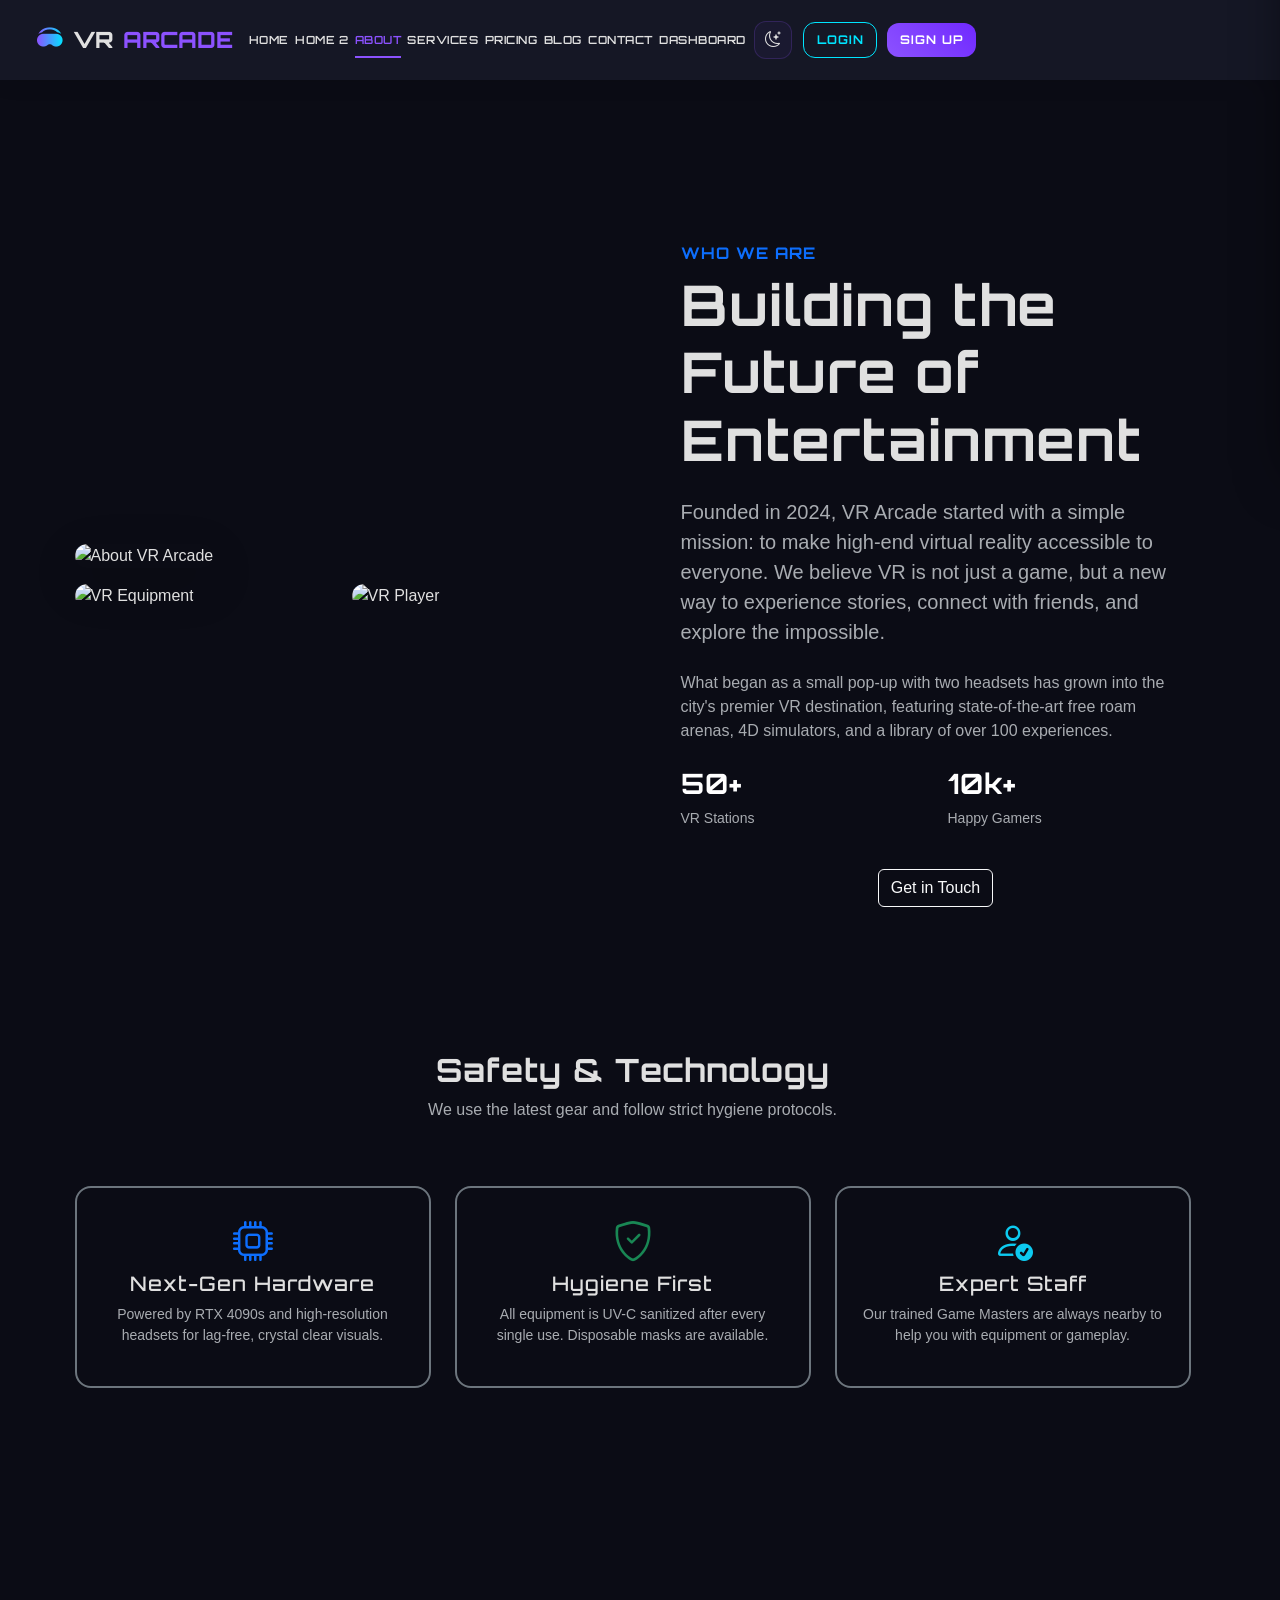
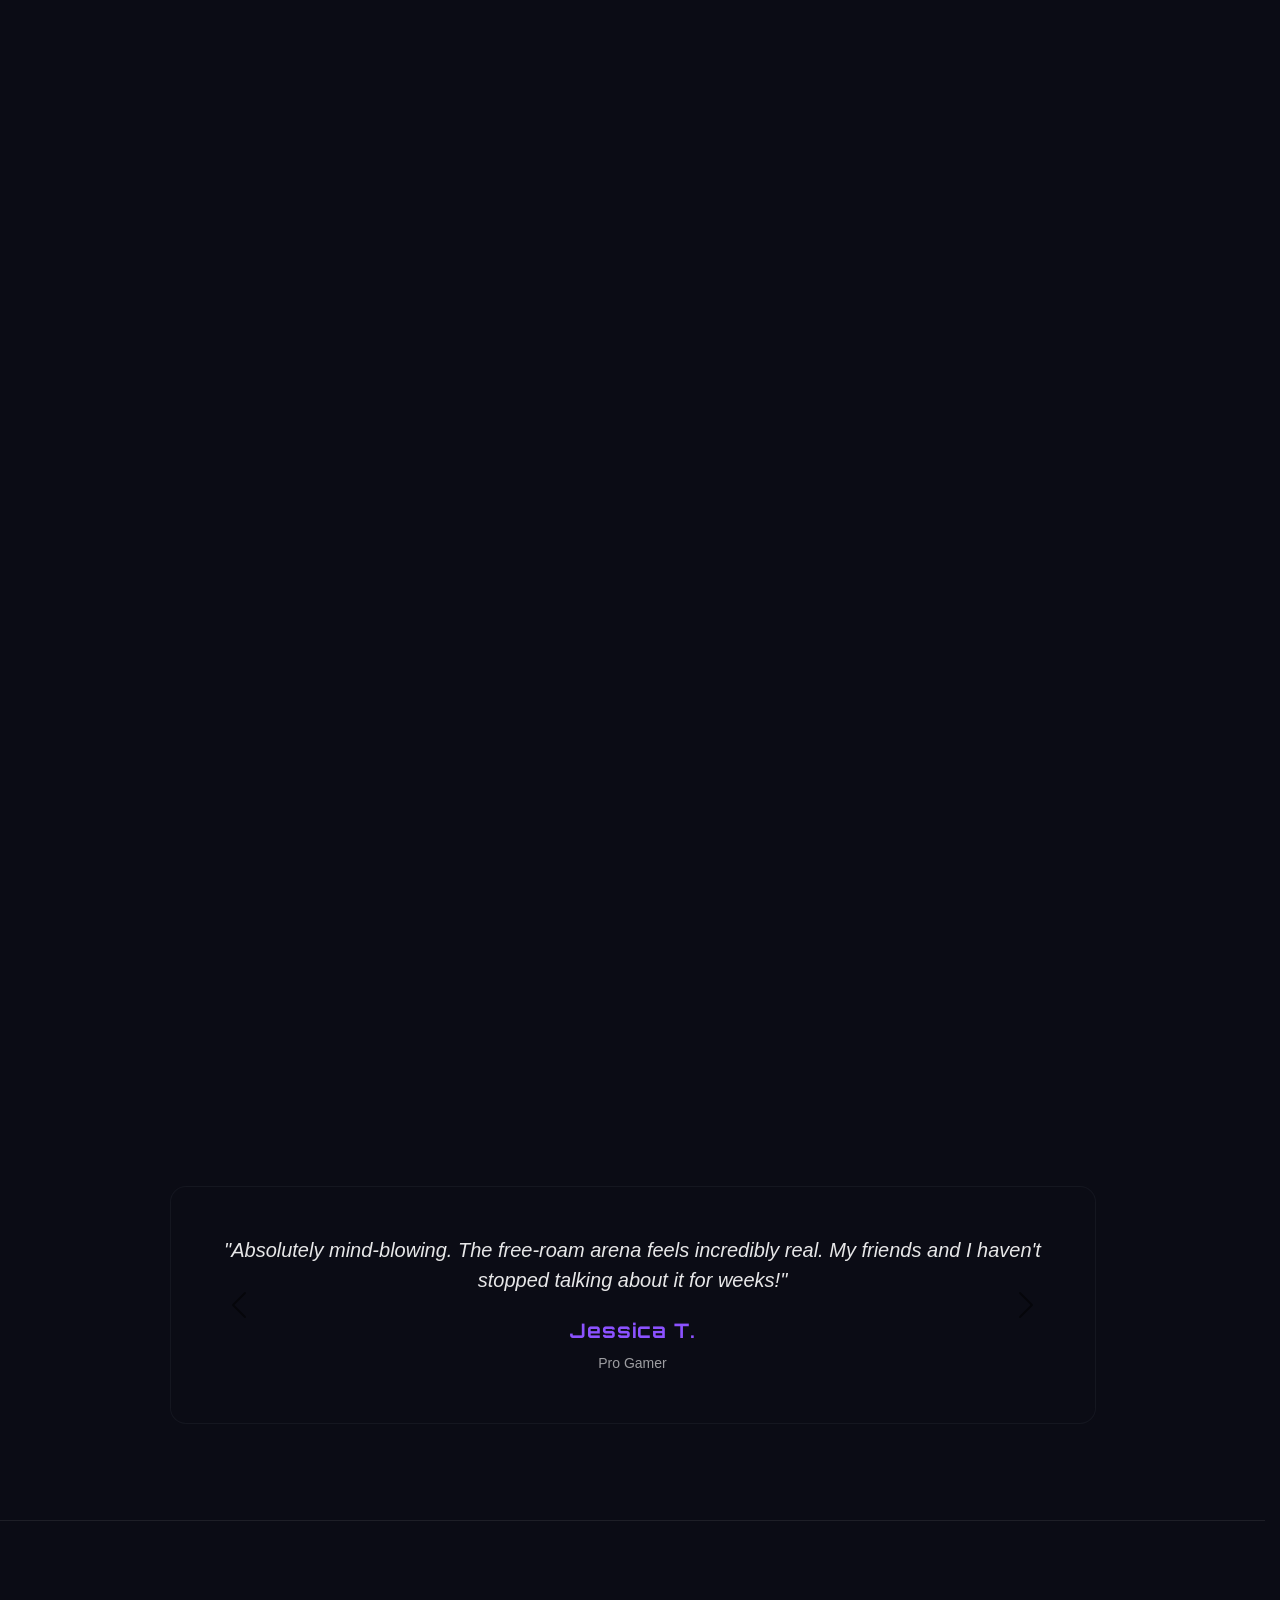
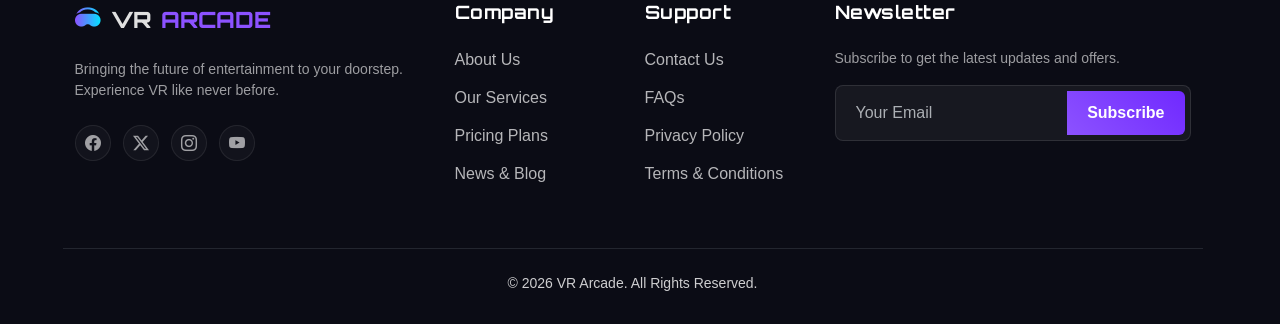
==== commit d02d621f: "Sync changes to main branch" ====
--- a/about.html
+++ b/about.html
@@ -9,6 +9,7 @@
     <link href="https://cdn.jsdelivr.net/npm/bootstrap@5.3.0/dist/css/bootstrap.min.css" rel="stylesheet">
     <link rel="stylesheet" href="https://cdn.jsdelivr.net/npm/bootstrap-icons@1.11.0/font/bootstrap-icons.css">
     <link rel="stylesheet" href="assets/css/style.css">
+    <link rel="stylesheet" href="assets/css/fixed-header.css">
 </head>
 
 <body>
@@ -178,7 +179,7 @@
                 </div>
                 <div class="row g-4">
                     <div class="col-md-4 text-center">
-                        <div class="p-4 border border-secondary border-opacity-25 rounded-4 h-100">
+                        <div class="p-4 border border-secondary rounded-4 h-100" style="border-width: 2px !important;">
                             <i class="bi bi-cpu fs-1 text-primary mb-3"></i>
                             <h4 class="h5">Next-Gen Hardware</h4>
                             <p class="small text-muted">Powered by RTX 4090s and high-resolution headsets for lag-free,
@@ -186,7 +187,7 @@
                         </div>
                     </div>
                     <div class="col-md-4 text-center">
-                        <div class="p-4 border border-secondary border-opacity-25 rounded-4 h-100">
+                        <div class="p-4 border border-secondary rounded-4 h-100" style="border-width: 2px !important;">
                             <i class="bi bi-shield-check fs-1 text-success mb-3"></i>
                             <h4 class="h5">Hygiene First</h4>
                             <p class="small text-muted">All equipment is UV-C sanitized after every single use.
@@ -194,7 +195,7 @@
                         </div>
                     </div>
                     <div class="col-md-4 text-center">
-                        <div class="p-4 border border-secondary border-opacity-25 rounded-4 h-100">
+                        <div class="p-4 border border-secondary rounded-4 h-100" style="border-width: 2px !important;">
                             <i class="bi bi-person-check fs-1 text-info mb-3"></i>
                             <h4 class="h5">Expert Staff</h4>
                             <p class="small text-muted">Our trained Game Masters are always nearby to help you with
@@ -215,7 +216,9 @@
                 <div class="row g-4 position-relative">
                     <div class="col-lg-4">
                         <div class="p-4 rounded-4 contrast-box h-100 reveal">
-                            <span class="badge bg-primary mb-3">2024</span>
+                            <div class="text-center">
+                                <span class="badge bg-primary mb-3">2024</span>
+                            </div>
                             <h4 class="h5 fw-bold">The Beginning</h4>
                             <p class="text-muted small">Started in a small garage with just 2 VR headsets and a dream to
                                 bring immersive tech to locals.</p>
@@ -223,7 +226,9 @@
                     </div>
                     <div class="col-lg-4">
                         <div class="p-4 rounded-4 contrast-box h-100 reveal reveal-delay-200">
-                            <span class="badge bg-secondary mb-3">2025</span>
+                            <div class="text-center">
+                                <span class="badge bg-secondary mb-3">2025</span>
+                            </div>
                             <h4 class="h5 fw-bold">Expansion</h4>
                             <p class="text-muted small">Moved to our current 5000 sq ft location, adding the Free Roam
                                 Arena and 10 new simulator pods.</p>
@@ -231,7 +236,9 @@
                     </div>
                     <div class="col-lg-4">
                         <div class="p-4 rounded-4 contrast-box h-100 reveal reveal-delay-300">
-                            <span class="badge bg-success mb-3">2026</span>
+                            <div class="text-center">
+                                <span class="badge bg-success mb-3">2026</span>
+                            </div>
                             <h4 class="h5 fw-bold">The Future</h4>
                             <p class="text-muted small">Launching the Mixed Reality Lab and partnering with schools for
                                 educational VR programs.</p>
@@ -257,7 +264,8 @@
                     <div class="col-md-4 col-6">
                         <div class="card bg-black border-0 h-100 reveal hover-scale">
                             <img src="https://images.unsplash.com/photo-1560250097-0b93528c311a?q=80&w=1974&auto=format&fit=crop"
-                                class="card-img-top object-fit-cover" style="height: 300px;" alt="Team Member">
+                                class="card-img-top object-fit-cover" style="height: 300px; object-position: center;"
+                                alt="Team Member">
                             <div class="card-body text-center d-flex flex-column">
                                 <h5 class="fw-bold text-white">Alex Chen</h5>
                                 <p class="text-primary small mt-auto mb-0">Technical Director</p>
@@ -267,7 +275,8 @@
                     <div class="col-md-4 col-6">
                         <div class="card bg-black border-0 h-100 reveal reveal-delay-200 hover-scale">
                             <img src="https://images.unsplash.com/photo-1573496359142-b8d87734a5a2?q=80&w=1976&auto=format&fit=crop"
-                                class="card-img-top object-fit-cover" style="height: 300px;" alt="Team Member">
+                                class="card-img-top object-fit-cover" style="height: 300px; object-position: center;"
+                                alt="Team Member">
                             <div class="card-body text-center d-flex flex-column">
                                 <h5 class="fw-bold text-white">Sarah Johnson</h5>
                                 <p class="text-secondary small mt-auto mb-0">Lead Game Master</p>
@@ -277,7 +286,8 @@
                     <div class="col-md-4 col-6 offset-3 offset-md-0">
                         <div class="card bg-black border-0 h-100 reveal reveal-delay-300 hover-scale">
                             <img src="https://images.unsplash.com/photo-1519085360753-af0119f7cbe7?q=80&w=1974&auto=format&fit=crop"
-                                class="card-img-top object-fit-cover" style="height: 300px;" alt="Team Member">
+                                class="card-img-top object-fit-cover" style="height: 300px; object-position: center;"
+                                alt="Team Member">
                             <div class="card-body text-center d-flex flex-column">
                                 <h5 class="fw-bold text-white">Mike Ross</h5>
                                 <p class="text-success small mt-auto mb-0">Esports Coordinator</p>
@@ -414,6 +424,11 @@
         </div>
     </footer>
 
+    <!-- Back to Top -->
+    <button id="back-to-top" title="Go to top">
+        <i class="bi bi-arrow-up"></i>
+    </button>
+
     <script src="https://cdn.jsdelivr.net/npm/bootstrap@5.3.0/dist/js/bootstrap.bundle.min.js"></script>
     <script src="assets/js/main.js"></script>
 </body>
--- a/assets/css/style.css
+++ b/assets/css/style.css
@@ -31,19 +31,99 @@
 
 /* Global Content Visibility & Contrast Fixes */
 [data-bs-theme="light"] .text-muted {
-    color: #495057 !important;
+    color: #495057;
 }
 
 /* Universal fix for forced dark sections (bg-dark, bg-black) across all themes */
 /* Universal fix for forced dark sections (bg-dark, bg-black) across all themes */
+/* Universal fix for forced dark sections (bg-dark, bg-black, bg-primary) across all themes */
 [data-bs-theme="light"] .bg-dark,
 [data-bs-theme="light"] .bg-black,
+[data-bs-theme="light"] .bg-primary,
 [data-bs-theme="light"] footer,
 .bg-dark,
 .bg-black,
+.bg-primary,
 footer {
+    color: #ffffff !important;
+}
+
+[data-bs-theme="light"] .bg-dark,
+[data-bs-theme="light"] .bg-black,
+.bg-dark,
+.bg-black {
     background-color: var(--dark-bg) !important;
+}
+
+[data-bs-theme="light"] .bg-primary,
+.bg-primary {
+    background-color: var(--primary-color) !important;
+}
+
+/* Ensure all text elements inside dark sections are white/light */
+.bg-dark h1,
+.bg-dark h2,
+.bg-dark h3,
+.bg-dark h4,
+.bg-dark h5,
+.bg-dark h6,
+.bg-black h1,
+.bg-black h2,
+.bg-black h3,
+.bg-black h4,
+.bg-black h5,
+.bg-black h6,
+.bg-primary h1,
+.bg-primary h2,
+.bg-primary h3,
+.bg-primary h4,
+.bg-primary h5,
+.bg-primary h6,
+footer h1,
+footer h2,
+footer h3,
+footer h4,
+footer h5,
+footer h6,
+.bg-dark p,
+.bg-black p,
+.bg-primary p,
+footer p,
+.bg-dark li,
+.bg-black li,
+.bg-primary li,
+footer li {
     color: #ffffff !important;
+}
+
+.bg-dark .text-muted,
+.bg-black .text-muted,
+.bg-primary .text-muted,
+footer .text-muted,
+[data-bs-theme="light"] .bg-dark .text-muted,
+[data-bs-theme="light"] .bg-black .text-muted,
+[data-bs-theme="light"] .bg-primary .text-muted,
+[data-bs-theme="light"] footer .text-muted {
+    color: rgba(255, 255, 255, 0.6) !important;
+}
+
+.bg-dark .lead,
+.bg-black .lead,
+.bg-primary .lead,
+footer .lead {
+    color: rgba(255, 255, 255, 0.9) !important;
+}
+
+/* Maintain primary color for spans and icons where intended */
+.bg-dark .text-primary,
+.bg-black .text-primary,
+.bg-primary .text-primary,
+footer .text-primary,
+.bg-dark i.text-primary,
+.bg-black i.text-primary,
+.bg-primary i.text-primary,
+footer i.text-primary {
+    color: var(--primary-color) !important;
 }
 
 [data-bs-theme="light"] .bg-dark h1,
@@ -143,9 +223,77 @@
     opacity: 1 !important;
 }
 
-[data-bs-theme="light"] .footer-brand,
+/* Ensure brand consistency */
+.navbar-brand,
 .footer-brand {
+    font-family: 'Orbitron', sans-serif !important;
+    font-size: 1.4rem !important;
+    font-weight: 800 !important;
+    color: var(--text-color) !important;
+    display: flex !important;
+    align-items: center !important;
+    gap: 10px !important;
+    text-decoration: none !important;
+}
+
+.navbar-brand i,
+.footer-brand i {
+    font-size: 1.6rem !important;
+}
+
+.navbar-brand span,
+.footer-brand span {
+    color: var(--primary-color) !important;
+}
+
+/* Specific fix for light mode footer visibility while maintaining header color */
+/* Specific fix for light mode footer visibility while maintaining header color */
+[data-bs-theme="light"] footer .footer-brand {
+    color: #000000 !important;
+}
+
+/* Card Overlay Text Visibility Fix */
+.card-img-overlay {
+    text-shadow: 0 2px 10px rgba(0, 0, 0, 0.6);
+}
+
+.card-img-overlay .card-title,
+.card-img-overlay .card-text,
+.card-img-overlay h1,
+.card-img-overlay h2,
+.card-img-overlay h3,
+.card-img-overlay h4,
+.card-img-overlay h5,
+.card-img-overlay h6,
+.card-img-overlay p {
     color: #ffffff !important;
+}
+
+.card-img-overlay .text-white-50 {
+    color: rgba(255, 255, 255, 0.7) !important;
+}
+
+/* Global White Text Fix for Forced Dark Sections */
+[data-bs-theme="light"] .bg-dark .text-white,
+[data-bs-theme="light"] .bg-black .text-white,
+[data-bs-theme="light"] .bg-primary .text-white,
+[data-bs-theme="light"] .text-white {
+    color: #ffffff !important;
+}
+
+[data-bs-theme="light"] .bg-dark .text-white-50,
+[data-bs-theme="light"] .bg-black .text-white-50,
+[data-bs-theme="light"] .bg-primary .text-white-50,
+[data-bs-theme="light"] .text-white-50 {
+    color: rgba(255, 255, 255, 0.5) !important;
+}
+
+[data-bs-theme="light"] footer .footer-brand span {
+    color: var(--primary-color) !important;
+}
+
+[data-bs-theme="light"] .navbar-brand {
+    color: var(--text-color) !important;
 }
 
 /* Fix for Details button visibility in Light Mode */
@@ -244,8 +392,8 @@
 main .container,
 section .container,
 .hero-section,
-body > main,
-body > section {
+body>main,
+body>section {
     position: relative;
     z-index: 300 !important;
     pointer-events: auto !important;
@@ -263,13 +411,13 @@
 }
 
 /* Fix for text visibility inside light cards within dark sections */
-[data-bs-theme="light"] .bg-dark .card:not(.bg-dark):not(.bg-black) h1,
-[data-bs-theme="light"] .bg-dark .card:not(.bg-dark):not(.bg-black) h2,
-[data-bs-theme="light"] .bg-dark .card:not(.bg-dark):not(.bg-black) h3,
-[data-bs-theme="light"] .bg-dark .card:not(.bg-dark):not(.bg-black) h4,
-[data-bs-theme="light"] .bg-dark .card:not(.bg-dark):not(.bg-black) h5,
-[data-bs-theme="light"] .bg-dark .card:not(.bg-dark):not(.bg-black) h6,
-[data-bs-theme="light"] .bg-dark .card:not(.bg-dark):not(.bg-black) p {
+[data-bs-theme="light"] .bg-dark .card:not(.bg-dark):not(.bg-black):not(.text-white):not(.service-card) h1,
+[data-bs-theme="light"] .bg-dark .card:not(.bg-dark):not(.bg-black):not(.text-white):not(.service-card) h2,
+[data-bs-theme="light"] .bg-dark .card:not(.bg-dark):not(.bg-black):not(.text-white):not(.service-card) h3,
+[data-bs-theme="light"] .bg-dark .card:not(.bg-dark):not(.bg-black):not(.text-white):not(.service-card) h4,
+[data-bs-theme="light"] .bg-dark .card:not(.bg-dark):not(.bg-black):not(.text-white):not(.service-card) h5,
+[data-bs-theme="light"] .bg-dark .card:not(.bg-dark):not(.bg-black):not(.text-white):not(.service-card) h6,
+[data-bs-theme="light"] .bg-dark .card:not(.bg-dark):not(.bg-black):not(.text-white):not(.service-card) p {
     color: var(--text-color) !important;
 }
 
@@ -412,11 +560,29 @@
 }
 
 .contrast-box {
-    background: rgba(255, 255, 255, 0.04) !important;
-    backdrop-filter: blur(10px);
-    border: 1px solid rgba(255, 255, 255, 0.1) !important;
-    box-shadow: 0 15px 35px rgba(0, 0, 0, 0.2);
+    background: rgba(255, 255, 255, 0.07) !important;
+    backdrop-filter: blur(15px);
+    border: 1px solid rgba(255, 255, 255, 0.15) !important;
+    box-shadow: 0 15px 35px rgba(0, 0, 0, 0.3);
     transition: all 0.3s ease;
+}
+
+/* Maintain dark theme for contrast-box even in light-mode regions */
+[data-bs-theme="light"] .contrast-box {
+    background: rgba(0, 0, 0, 0.4) !important;
+    border: 1px solid rgba(140, 82, 255, 0.3) !important;
+    box-shadow: 0 10px 30px rgba(0, 0, 0, 0.2);
+}
+
+.contrast-box h1,
+.contrast-box h2,
+.contrast-box h3,
+.contrast-box h4,
+.contrast-box h5,
+.contrast-box h6,
+.contrast-box p,
+.contrast-box .text-muted {
+    color: #ffffff !important;
 }
 
 .contrast-box:hover {
@@ -630,9 +796,9 @@
 }
 
 .blog-hero-section {
-    background: linear-gradient(120deg, rgba(11, 12, 21, 0.82), rgba(11, 12, 21, 0.68)), url('https://images.unsplash.com/photo-1550745165-9bc0b252726f?q=80&w=2070&auto=format&fit=crop');
+    background: linear-gradient(120deg, rgba(11, 12, 21, 0.82), rgba(11, 12, 21, 0.68)), url('https://images.unsplash.com/photo-1550745165-9bc0b252726f?q=80&w=2070&auto=format');
     background-size: cover;
-    background-position: center;
+    background-position: center center;
     background-repeat: no-repeat;
 }
 
@@ -841,11 +1007,12 @@
     backdrop-filter: blur(10px);
     height: var(--nav-height);
     box-shadow: 0 2px 20px rgba(0, 0, 0, 0.1);
-    z-index: 500;
-    /* Highest z-index to ensure header is always visible and accessible */
+    z-index: 1030;
+    /* High z-index to stay above content while scrolling */
     transition: all 0.3s ease;
     pointer-events: auto;
-    position: relative;
+    position: sticky;
+    top: 0;
 }
 
 /* Custom Container for Wide Layout */
@@ -882,26 +1049,6 @@
 .navbar-toggler:focus {
     box-shadow: none;
     /* Remove default bootstrap focus ring */
-}
-
-.navbar-brand {
-    font-family: 'Orbitron', sans-serif;
-    font-size: 1.25rem;
-    /* Reduced from 1.5rem */
-    font-weight: 800;
-    color: var(--text-color);
-    display: flex;
-    align-items: center;
-    gap: 8px;
-}
-
-.navbar-brand i {
-    font-size: 1.4rem;
-    /* Matching smaller text */
-}
-
-.navbar-brand span {
-    color: var(--primary-color);
 }
 
 /* Offcanvas Menu Styling */
@@ -1047,12 +1194,13 @@
 /* Tablet/Laptop Landscape Navigation Fix (992px - 1350px) */
 @media (min-width: 992px) and (max-width: 1350px) {
     .navbar>.container {
-        padding-right: 2rem !important;
-        padding-left: 2rem !important;
+        max-width: 98% !important;
+        padding-right: 2.5rem !important;
+        padding-left: 1.5rem !important;
     }
 
     .desktop-nav {
-        gap: 0.6rem;
+        gap: 0.4rem;
     }
 
     .desktop-nav .nav-link {
@@ -1061,17 +1209,17 @@
     }
 
     .desktop-actions {
-        margin-left: 1rem;
-        gap: 0.8rem;
+        margin-left: 0.5rem;
+        gap: 0.6rem;
     }
 
     .desktop-actions .btn {
-        padding: 0.5rem 1rem !important;
+        padding: 0.5rem 0.8rem !important;
         font-size: 0.75rem;
     }
 
     .theme-switch-desktop {
-        margin-right: 0.2rem;
+        margin-right: 0.1rem;
     }
 }
 
@@ -1235,10 +1383,11 @@
    ========================================= */
 .hero-section {
     padding: 100px 0;
-    background: linear-gradient(135deg, rgba(11, 12, 21, 0.9), rgba(140, 82, 255, 0.1)), url('https://images.unsplash.com/photo-1622979135225-d2ba269fb1bd?q=80&w=2070&auto=format&fit=crop');
-    background-size: cover;
-    background-position: center;
-    min-height: 80vh;
+    background: #0b0c15 linear-gradient(135deg, rgba(11, 12, 21, 0.7), rgba(140, 82, 255, 0.1)), url('https://images.unsplash.com/photo-1509198397868-475647b2a1e5?q=80&w=2070&auto=format');
+    background-size: contain !important;
+    background-repeat: no-repeat !important;
+    background-position: center !important;
+    min-height: 100vh;
     display: flex;
     align-items: center;
     position: relative;
@@ -1246,26 +1395,27 @@
 }
 
 [data-bs-theme="light"] .hero-section {
-    background: linear-gradient(135deg, rgba(248, 249, 250, 0.9), rgba(140, 82, 255, 0.1)), url('https://images.unsplash.com/photo-1622979135225-d2ba269fb1bd?q=80&w=2070&auto=format&fit=crop');
-    background-size: cover;
-    background-position: center;
+    background: #0b0c15 linear-gradient(135deg, rgba(248, 249, 250, 0.1), rgba(140, 82, 255, 0.2)), url('https://images.unsplash.com/photo-1509198397868-475647b2a1e5?q=80&w=2070&auto=format');
+    background-size: contain !important;
+    background-repeat: no-repeat !important;
+    background-position: center !important;
 }
 
 [data-bs-theme="light"] .hero-title {
-    color: #000000 !important;
-    text-shadow: 0 0 20px rgba(0, 0, 0, 0.3);
+    color: #ffffff !important;
+    text-shadow: 0 0 20px rgba(0, 0, 0, 0.5) !important;
 }
 
 [data-bs-theme="light"] .hero-section .lead {
-    color: #000000 !important;
-    text-shadow: 0 0 10px rgba(0, 0, 0, 0.2);
+    color: #ffffff !important;
+    text-shadow: 0 0 15px rgba(0, 0, 0, 0.4) !important;
     font-weight: 500 !important;
     opacity: 1 !important;
 }
 
 [data-bs-theme="light"] .hero-section p.lead {
-    color: #000000 !important;
-    text-shadow: 0 0 10px rgba(0, 0, 0, 0.2);
+    color: #ffffff !important;
+    text-shadow: 0 0 15px rgba(0, 0, 0, 0.4) !important;
     font-weight: 500 !important;
     opacity: 1 !important;
 }
@@ -1309,8 +1459,8 @@
     border-right: 1px solid rgba(255, 255, 255, 0.1);
     transform: translateX(0);
     transition: transform 0.3s ease;
-    z-index: 50;
-    /* Much lower than content to allow middle-page buttons to work */
+    z-index: 150;
+    /* Higher than overlay (100) to ensure sidebar is clickable on mobile */
     overflow-y: auto;
     padding: 20px;
 }
@@ -1367,14 +1517,61 @@
     font-size: 1.2rem;
 }
 
+/* Ensure sidebar is visible in Light Mode */
+[data-bs-theme="light"] .sidebar {
+    background-color: #ffffff;
+    border-right: 1px solid rgba(0, 0, 0, 0.1);
+    box-shadow: 2px 0 10px rgba(0, 0, 0, 0.1);
+}
+
+/* Ensure sidebar menu text is visible in Light Mode */
+[data-bs-theme="light"] .sidebar-menu a {
+    color: #000000;
+}
+
+[data-bs-theme="light"] .sidebar-menu a:hover,
+[data-bs-theme="light"] .sidebar-menu a.active {
+    background-color: var(--primary-color);
+    color: #ffffff;
+}
+
+/* Ensure brand text is visible */
+[data-bs-theme="light"] .sidebar-brand {
+    color: #000000 !important;
+}
+
+/* Dark Mode sidebar styling */
+[data-bs-theme="dark"] .sidebar {
+    background-color: #151725;
+}
+
+[data-bs-theme="dark"] .sidebar-menu a {
+    color: #e0e0e0;
+}
+
 /* Dashboard Responsive */
 .sidebar-toggler {
     display: none;
     background: none;
-    border: none;
+    border: 2px solid var(--text-color);
     color: var(--text-color);
     font-size: 1.5rem;
     cursor: pointer;
+    padding: 8px 12px;
+    border-radius: 8px;
+    transition: all 0.3s ease;
+    z-index: 10;
+    pointer-events: auto;
+}
+
+.sidebar-toggler:hover {
+    background-color: var(--primary-color);
+    border-color: var(--primary-color);
+    color: #fff;
+}
+
+.sidebar-toggler:active {
+    transform: scale(0.95);
 }
 
 @media (max-width: 991px) {
@@ -1383,10 +1580,12 @@
         left: 0;
         transform: translateX(-100%);
         /* Hidden off-canvas by default on tablet/mobile */
+        z-index: 1050;
+        /* High z-index to overlay everything */
     }
 
     .sidebar.active {
-        transform: translateX(0);
+        transform: translateX(0) !important;
     }
 
     .main-content {
@@ -1410,7 +1609,8 @@
         width: 100%;
         height: 100%;
         background: rgba(0, 0, 0, 0.5);
-        z-index: 100;
+        z-index: 1040;
+        /* Below sidebar (1050) but above content */
         /* Much lower than footer to allow footer interaction */
     }
 
@@ -1452,15 +1652,7 @@
 }
 
 .footer-brand {
-    font-family: 'Orbitron', sans-serif;
-    font-size: 1.4rem;
-    font-weight: 800;
-    color: var(--text-color);
     margin-bottom: 20px;
-    display: flex;
-    align-items: center;
-    gap: 10px;
-    text-decoration: none;
     transition: transform 0.3s ease;
 }
 
@@ -1468,12 +1660,80 @@
     transform: translateX(5px);
 }
 
-.footer-brand i {
-    font-size: 1.6rem;
-}
-
-.footer-brand span {
-    color: var(--primary-color);
+/* Light Mode Footer Styling */
+[data-bs-theme="light"] footer {
+    background-color: #ffffff !important;
+    border-top: 1px solid #e5e7eb !important;
+    color: #000000 !important;
+}
+
+/* Stronger selector to override the complex footer link styles */
+[data-bs-theme="light"] footer a:not(.btn):not(.footer-brand):not(.social-link),
+[data-bs-theme="light"] .footer-links a {
+    color: #000000 !important;
+    opacity: 0.7;
+}
+
+[data-bs-theme="light"] footer a:not(.btn):not(.footer-brand):not(.social-link):hover,
+[data-bs-theme="light"] .footer-links a:hover {
+    color: var(--primary-color) !important;
+    opacity: 1;
+}
+
+/* Ensure all paragraph text in footer is visible */
+[data-bs-theme="light"] footer p,
+[data-bs-theme="light"] footer li {
+    color: #000000 !important;
+    opacity: 0.8;
+}
+
+/* Specific override for text-muted in footer */
+[data-bs-theme="light"] footer .text-muted,
+[data-bs-theme="light"] footer .small.text-muted {
+    color: #6c757d !important;
+    opacity: 1;
+}
+
+[data-bs-theme="light"] footer .small.text-muted,
+[data-bs-theme="light"] footer .text-muted {
+    color: #6c757d !important;
+}
+
+[data-bs-theme="light"] footer .input-group {
+    background: #f8f9fa !important;
+    border: 1px solid #dee2e6 !important;
+}
+
+[data-bs-theme="light"] footer .form-control {
+    color: #000 !important;
+    background: transparent !important;
+}
+
+[data-bs-theme="light"] footer .form-control::placeholder {
+    color: #6c757d !important;
+}
+
+/* Ensure footer headings are visible */
+[data-bs-theme="light"] footer h5 {
+    color: #000000 !important;
+}
+
+/* Fix social icons visibility in light mode */
+[data-bs-theme="light"] .footer-social .social-link {
+    background-color: #f8f9fa !important;
+    border: 1px solid #dee2e6 !important;
+    color: #000000 !important;
+}
+
+[data-bs-theme="light"] .footer-social .social-link:hover {
+    background-color: var(--primary-color) !important;
+    color: #ffffff !important;
+    border-color: var(--primary-color) !important;
+}
+
+/* Ensure copyright text is visible */
+[data-bs-theme="light"] footer .text-center.text-muted p {
+    color: #6c757d !important;
 }
 
 /* Social Icons */
@@ -1628,11 +1888,16 @@
     opacity: 0;
     visibility: hidden;
     transition: all 0.3s ease;
-    z-index: 99;
+    z-index: 9999;
+}
+
+#back-to-top.show {
+    opacity: 1;
+    visibility: visible;
 }
 
 #back-to-top:hover {
-    background-color: var(--primary-hover);
+    background-color: var(--primary-hover, #7c3aed);
     transform: translateY(-5px);
     box-shadow: 0 5px 15px rgba(140, 82, 255, 0.4);
 }
@@ -2053,4 +2318,49 @@
 .footer-social .social-link:hover i {
     color: #ffffff !important;
     transform: scale(1.2) rotate(10deg) !important;
+}
+
+/* Pricing Toggle Fixes & Styling */
+.pricing-toggle-wrapper {
+    position: relative !important;
+    z-index: 1000 !important;
+    user-select: none;
+}
+
+.toggle-label {
+    cursor: pointer;
+    font-weight: 600;
+    transition: color 0.3s ease;
+    font-family: 'Outfit', sans-serif;
+}
+
+.pricing-switch-container .form-check-input {
+    width: 3.5rem !important;
+    height: 1.75rem !important;
+    cursor: pointer !important;
+    background-color: rgba(255, 255, 255, 0.1) !important;
+    border-color: rgba(255, 255, 255, 0.2) !important;
+    background-image: url("data:image/svg+xml,%3csvg xmlns='http://www.w3.org/2000/svg' viewBox='-4 -4 8 8'%3e%3ccircle r='3' fill='rgba(255,255,255,0.8)'/%3e%3c/svg%3e") !important;
+    transition: background-color 0.3s ease, border-color 0.3s ease, box-shadow 0.3s ease !important;
+}
+
+.pricing-switch-container .form-check-input:checked {
+    background-color: var(--primary-color) !important;
+    border-color: var(--primary-color) !important;
+}
+
+.pricing-switch-container .form-check-input:focus {
+    box-shadow: 0 0 0 0.25rem rgba(140, 82, 255, 0.25) !important;
+}
+
+/* Lab Partner Section CTA Button Sync */
+@media (max-width: 575px) {
+    .lab-partner-cta-btns .btn {
+        min-height: 80px;
+        display: flex;
+        align-items: center;
+        justify-content: center;
+        text-align: center;
+        line-height: 1.2;
+    }
 }
--- a/assets/css/fixed-header.css
+++ b/assets/css/fixed-header.css
@@ -0,0 +1,98 @@
+/* FIXED HEADER SOLUTION - FINAL V6 (SCROLLBAR FIX) */
+
+/* 0. SCROLLBAR OVERLAP FIX */
+html {
+    scrollbar-gutter: stable;
+}
+
+/* 1. RESET & SAFETY */
+header,
+.site-header,
+.header-wrapper {
+    position: relative !important;
+    z-index: auto !important;
+    height: auto !important;
+}
+
+/* 2. NAVBAR FIXED POSITIONING */
+.navbar {
+    position: fixed !important;
+    top: 0;
+    left: 0;
+    width: 100%;
+    height: 80px !important;
+    /* Strict height limit */
+    z-index: 10000 !important;
+    pointer-events: auto !important;
+    /* Navbar is interactive */
+    background-color: var(--card-bg, #0b0c15) !important;
+    /* Ensure bg is solid */
+}
+
+/* 3. CONTENT SPACING (PUSH DOWN) */
+body {
+    padding-top: 100px !important;
+    /* 80px header + 20px gap */
+    position: relative !important;
+    z-index: 0 !important;
+}
+
+main,
+.page-wrapper,
+section,
+.hero-section {
+    position: relative !important;
+    z-index: 5 !important;
+    /* Raise content above body but below header */
+}
+
+/* 4. PASSTHROUGH CONTAINER LAYOUT (CRITICAL FIX) */
+/* Allow clicks to pass through the navbar container's empty spaces */
+.navbar>.container {
+    pointer-events: none !important;
+    height: 100% !important;
+}
+
+/* Re-enable clicks on actual navbar content (Brand, Toggler, Menu) */
+.navbar>.container>* {
+    pointer-events: auto !important;
+}
+
+/* 5. MOBILE MENU & COLLAPSE FIXES */
+/* Closed state: Valid interaction blocker */
+.navbar-collapse:not(.show) {
+    display: none !important;
+}
+
+/* Desktop state: Restore visibility and interaction */
+@media (min-width: 992px) {
+    .navbar-collapse {
+        display: flex !important;
+        opacity: 1 !important;
+        visibility: visible !important;
+        pointer-events: auto !important;
+    }
+
+    /* Ensure collapse doesn't overflow height on desktop */
+    .navbar-collapse {
+        height: auto !important;
+        overflow: visible !important;
+    }
+}
+
+/* 6. GLOBAL BLOCKER REMOVAL */
+.overlay,
+.backdrop,
+.navbar-backdrop,
+.dashboard-overlay {
+    pointer-events: none !important;
+    display: none !important;
+}
+
+/* Disable pseudo-elements that might overlay */
+body::before,
+body::after,
+.navbar::before,
+.navbar::after {
+    display: none !important;
+}
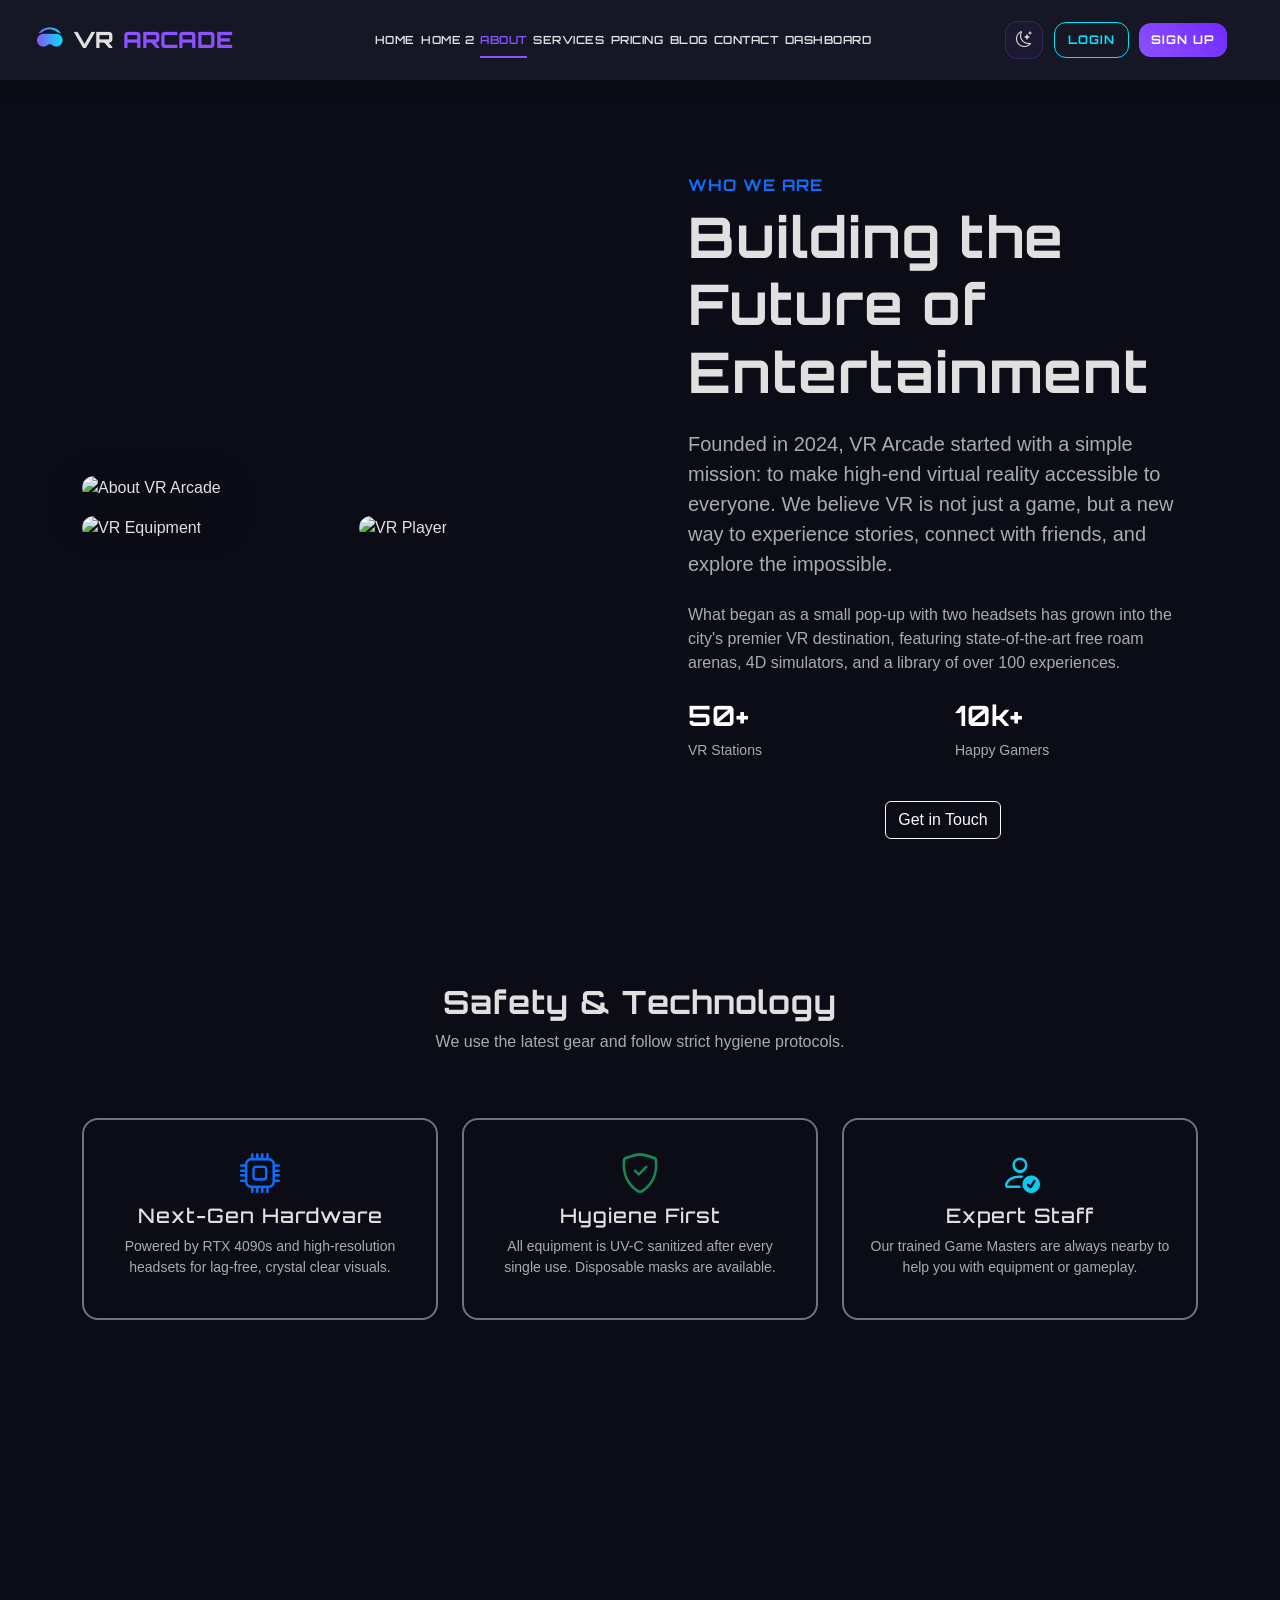
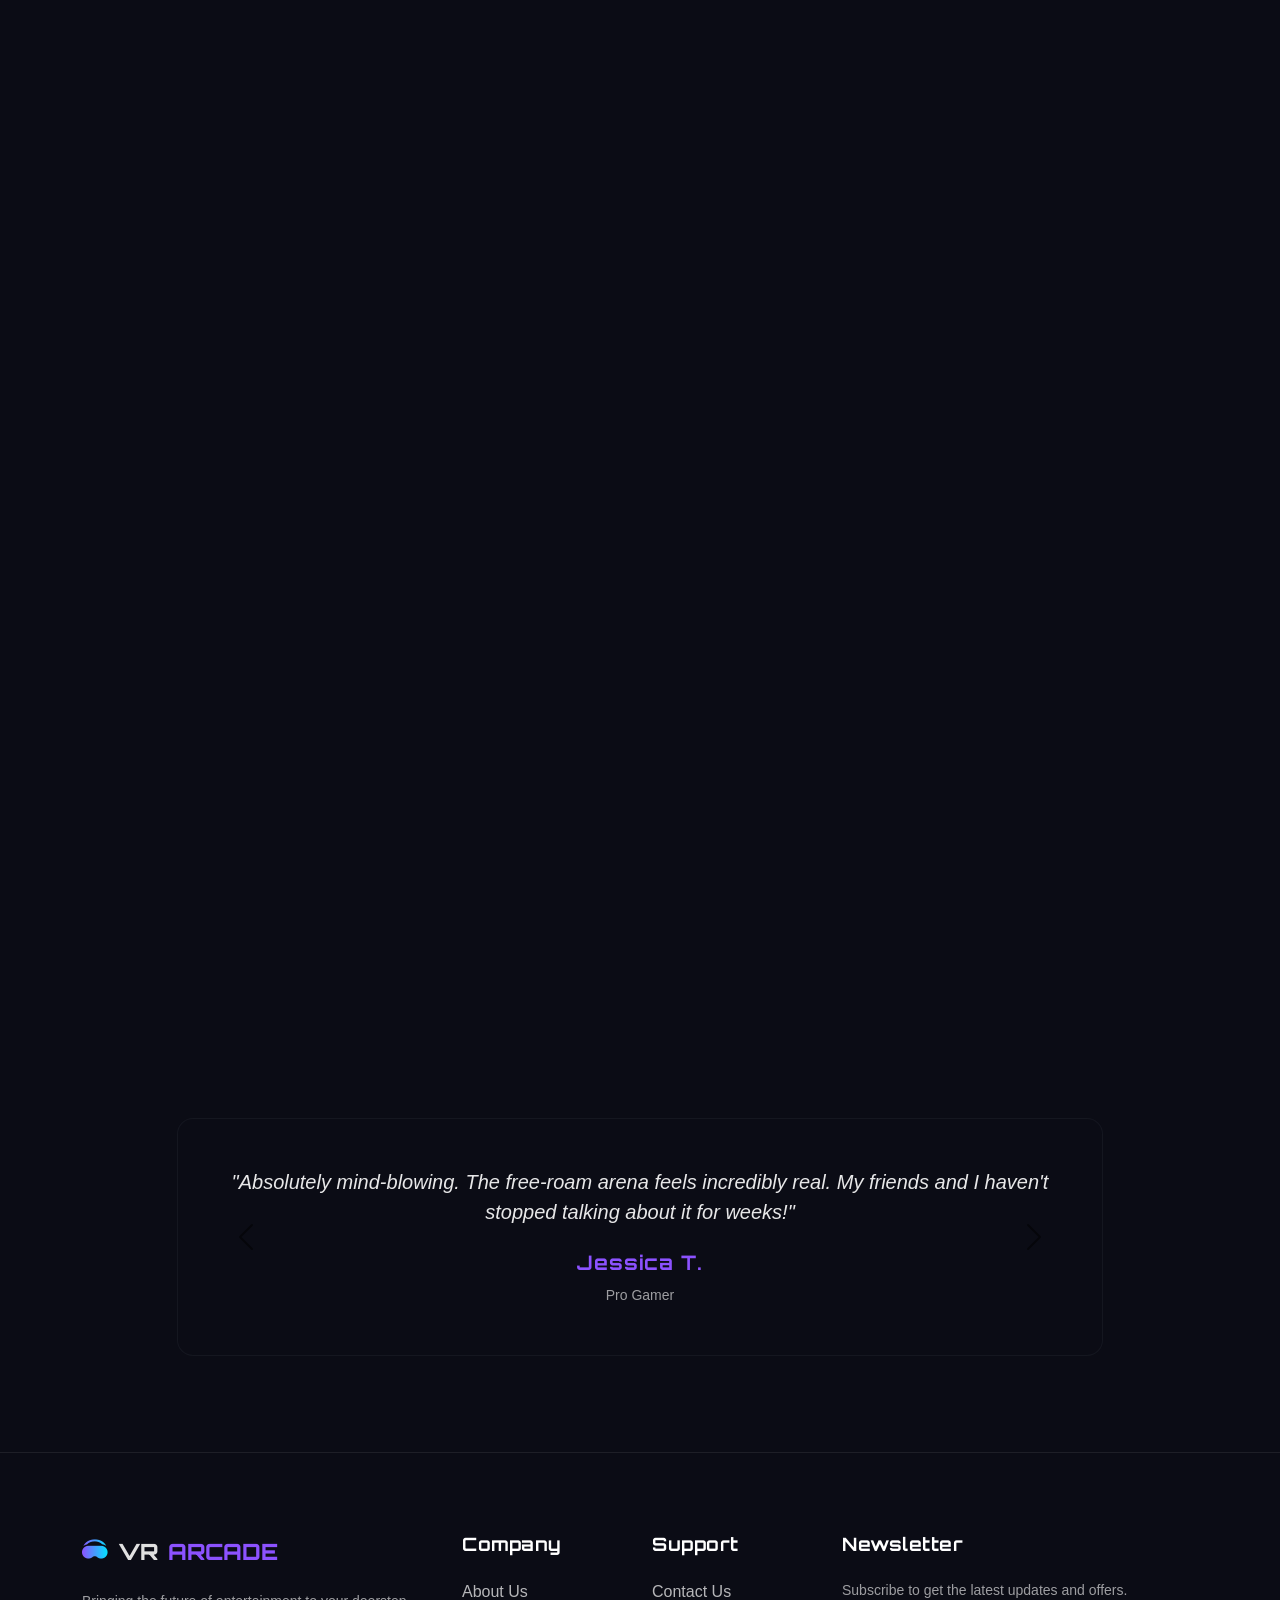
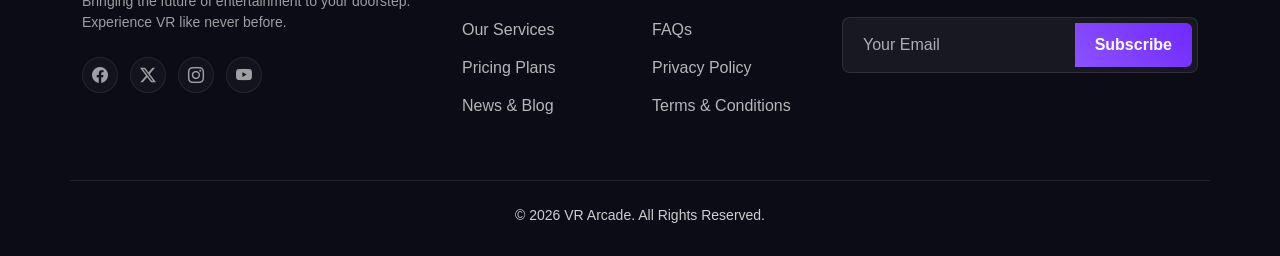
==== commit ec4419f7: "Finalizing changes and prepping for hosting" ====
--- a/about.html
+++ b/about.html
@@ -120,7 +120,7 @@
 
     <main>
         <!-- About Hero -->
-        <section class="py-5 mt-5">
+        <section class="py-5">
             <div class="container py-5">
                 <div class="row align-items-center">
                     <div class="col-lg-6 mb-4 mb-lg-0">
--- a/assets/css/style.css
+++ b/assets/css/style.css
@@ -787,12 +787,31 @@
     color: rgba(226, 232, 255, 0.62) !important;
 }
 
+[data-bs-theme="light"] .pricing-page .pricing-offer-card {
+    background-color: rgba(140, 82, 255, 0.08) !important;
+    border: 1px solid rgba(140, 82, 255, 0.2) !important;
+    box-shadow: 0 10px 30px rgba(0, 0, 0, 0.05);
+}
+
 [data-bs-theme="light"] .pricing-page .pricing-offer-card .text-white {
+    color: #0b0c15 !important;
+    /* Use dark theme background color for text instead of white */
+}
+
+[data-bs-theme="light"] .pricing-page .pricing-offer-card h3.text-white {
+    color: var(--primary-color) !important;
+    /* Brand color for the heading */
+}
+
+[data-bs-theme="light"] .pricing-page .pricing-offer-card .text-muted {
     color: #1f2937 !important;
-}
-
-[data-bs-theme="light"] .pricing-page .pricing-offer-card .text-muted {
-    color: #4b5563 !important;
+    /* Darker grey for muted text */
+}
+
+[data-bs-theme="light"] .pricing-page .pricing-offer-card span.text-white {
+    color: #000000 !important;
+    border-bottom: 2px solid var(--primary-color);
+    /* Add a subtle underline to highlights */
 }
 
 .blog-hero-section {
@@ -1015,13 +1034,11 @@
     top: 0;
 }
 
-/* Custom Container for Wide Layout */
+/* Custom Container for Balanced Layout */
 .navbar>.container {
     max-width: 100% !important;
     padding-left: 2rem !important;
-    /* Balanced padding for smaller logo */
-    padding-right: 7rem !important;
-    /* Pulls Sign Up button significantly inwards */
+    padding-right: 2rem !important;
 }
 
 @media (max-width: 991px) {
@@ -1382,11 +1399,11 @@
    4. HERO SECTION
    ========================================= */
 .hero-section {
-    padding: 100px 0;
-    background: #0b0c15 linear-gradient(135deg, rgba(11, 12, 21, 0.7), rgba(140, 82, 255, 0.1)), url('https://images.unsplash.com/photo-1509198397868-475647b2a1e5?q=80&w=2070&auto=format');
-    background-size: contain !important;
+    padding: 60px 0;
+    background: linear-gradient(135deg, rgba(11, 12, 21, 0.82), rgba(140, 82, 255, 0.25)), url('https://images.ctfassets.net/3dar4x4x74wk/4ybhyhyOS1G0ffJlAIaWRm/6fe1dabc24001dadeb6e6dba94e69f02/VR.jpg');
+    background-size: cover !important;
     background-repeat: no-repeat !important;
-    background-position: center !important;
+    background-position: center center !important;
     min-height: 100vh;
     display: flex;
     align-items: center;
@@ -1395,10 +1412,10 @@
 }
 
 [data-bs-theme="light"] .hero-section {
-    background: #0b0c15 linear-gradient(135deg, rgba(248, 249, 250, 0.1), rgba(140, 82, 255, 0.2)), url('https://images.unsplash.com/photo-1509198397868-475647b2a1e5?q=80&w=2070&auto=format');
-    background-size: contain !important;
+    background: linear-gradient(135deg, rgba(248, 249, 250, 0.82), rgba(140, 82, 255, 0.25)), url('https://images.ctfassets.net/3dar4x4x74wk/4ybhyhyOS1G0ffJlAIaWRm/6fe1dabc24001dadeb6e6dba94e69f02/VR.jpg');
+    background-size: cover !important;
     background-repeat: no-repeat !important;
-    background-position: center !important;
+    background-position: center center !important;
 }
 
 [data-bs-theme="light"] .hero-title {
@@ -1478,13 +1495,24 @@
 }
 
 .sidebar-brand {
-    font-family: 'Orbitron', sans-serif;
-    font-size: 1.5rem;
-    color: var(--primary-color);
+    font-family: 'Orbitron', sans-serif !important;
+    font-size: 1.5rem !important;
+    font-weight: 800 !important;
+    color: var(--text-color) !important;
     margin-bottom: 30px;
-    display: block;
-    text-align: center;
-    text-decoration: none;
+    display: flex;
+    align-items: center;
+    justify-content: center;
+    gap: 10px;
+    text-decoration: none !important;
+}
+
+.sidebar-brand span {
+    color: var(--primary-color) !important;
+}
+
+.sidebar-brand i {
+    font-size: 1.6rem !important;
 }
 
 .sidebar-menu {
@@ -2041,6 +2069,15 @@
     box-shadow: 0 0 30px rgba(140, 82, 255, 0.6);
 }
 
+/* Hide floating trigger and panel on desktop to prevent artifacts */
+@media (min-width: 992px) {
+
+    .antigravity-menu-trigger,
+    .antigravity-panel {
+        display: none !important;
+    }
+}
+
 .antigravity-menu-trigger i {
     font-size: 2rem !important;
     line-height: 1;
@@ -2061,8 +2098,8 @@
     z-index: 999;
     /* Lower than footer to allow footer interaction */
     border-radius: 20px !important;
-    visibility: visible !important;
-    transition: transform 300ms ease-out !important;
+    visibility: hidden;
+    transition: transform 300ms ease-out, visibility 300ms !important;
     box-sizing: border-box;
 }
 
@@ -2072,6 +2109,7 @@
 
 .antigravity-panel.offcanvas-end.show {
     transform: none !important;
+    visibility: visible !important;
 }
 
 /* Ensure no backdrop dimming or scroll locking */
--- a/assets/css/fixed-header.css
+++ b/assets/css/fixed-header.css
@@ -1,9 +1,4 @@
 /* FIXED HEADER SOLUTION - FINAL V6 (SCROLLBAR FIX) */
-
-/* 0. SCROLLBAR OVERLAP FIX */
-html {
-    scrollbar-gutter: stable;
-}
 
 /* 1. RESET & SAFETY */
 header,
@@ -31,8 +26,8 @@
 
 /* 3. CONTENT SPACING (PUSH DOWN) */
 body {
-    padding-top: 100px !important;
-    /* 80px header + 20px gap */
+    padding-top: 80px !important;
+    /* Exactly 80px header height, no extra gap */
     position: relative !important;
     z-index: 0 !important;
 }
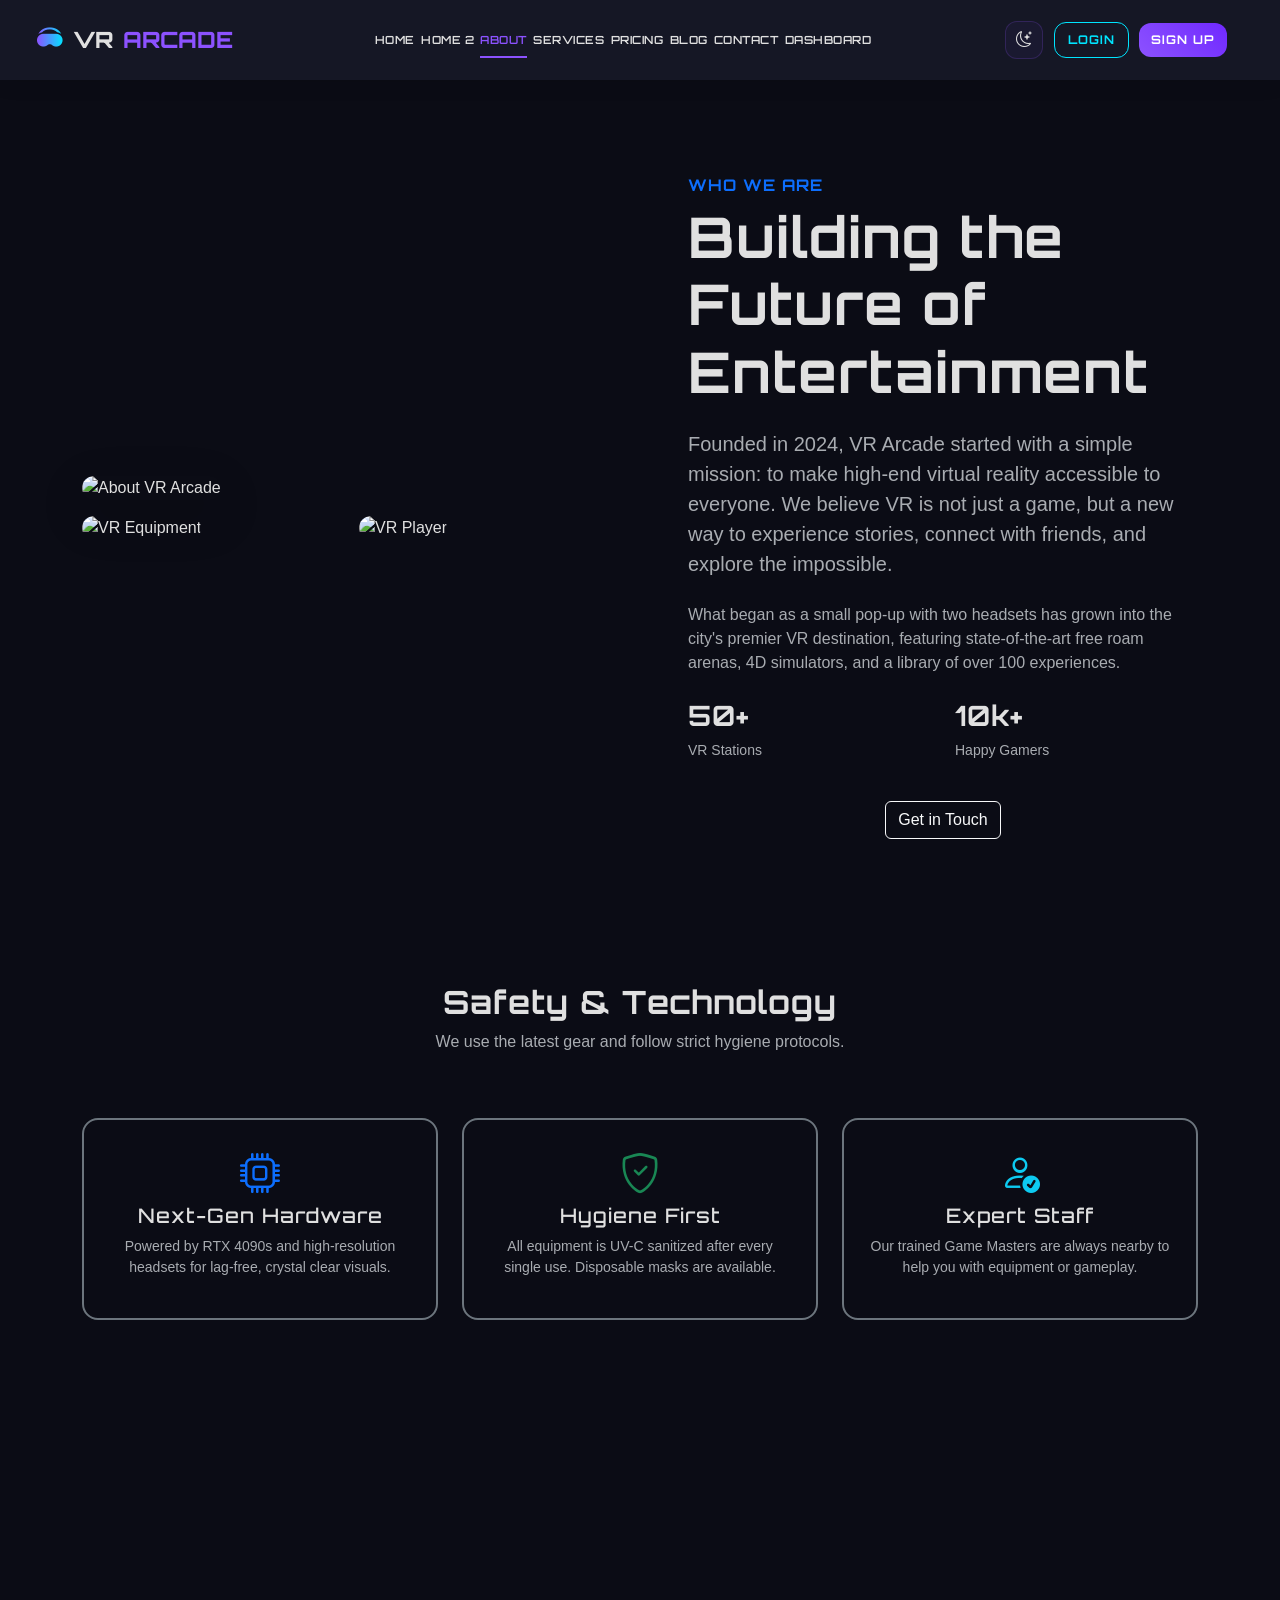
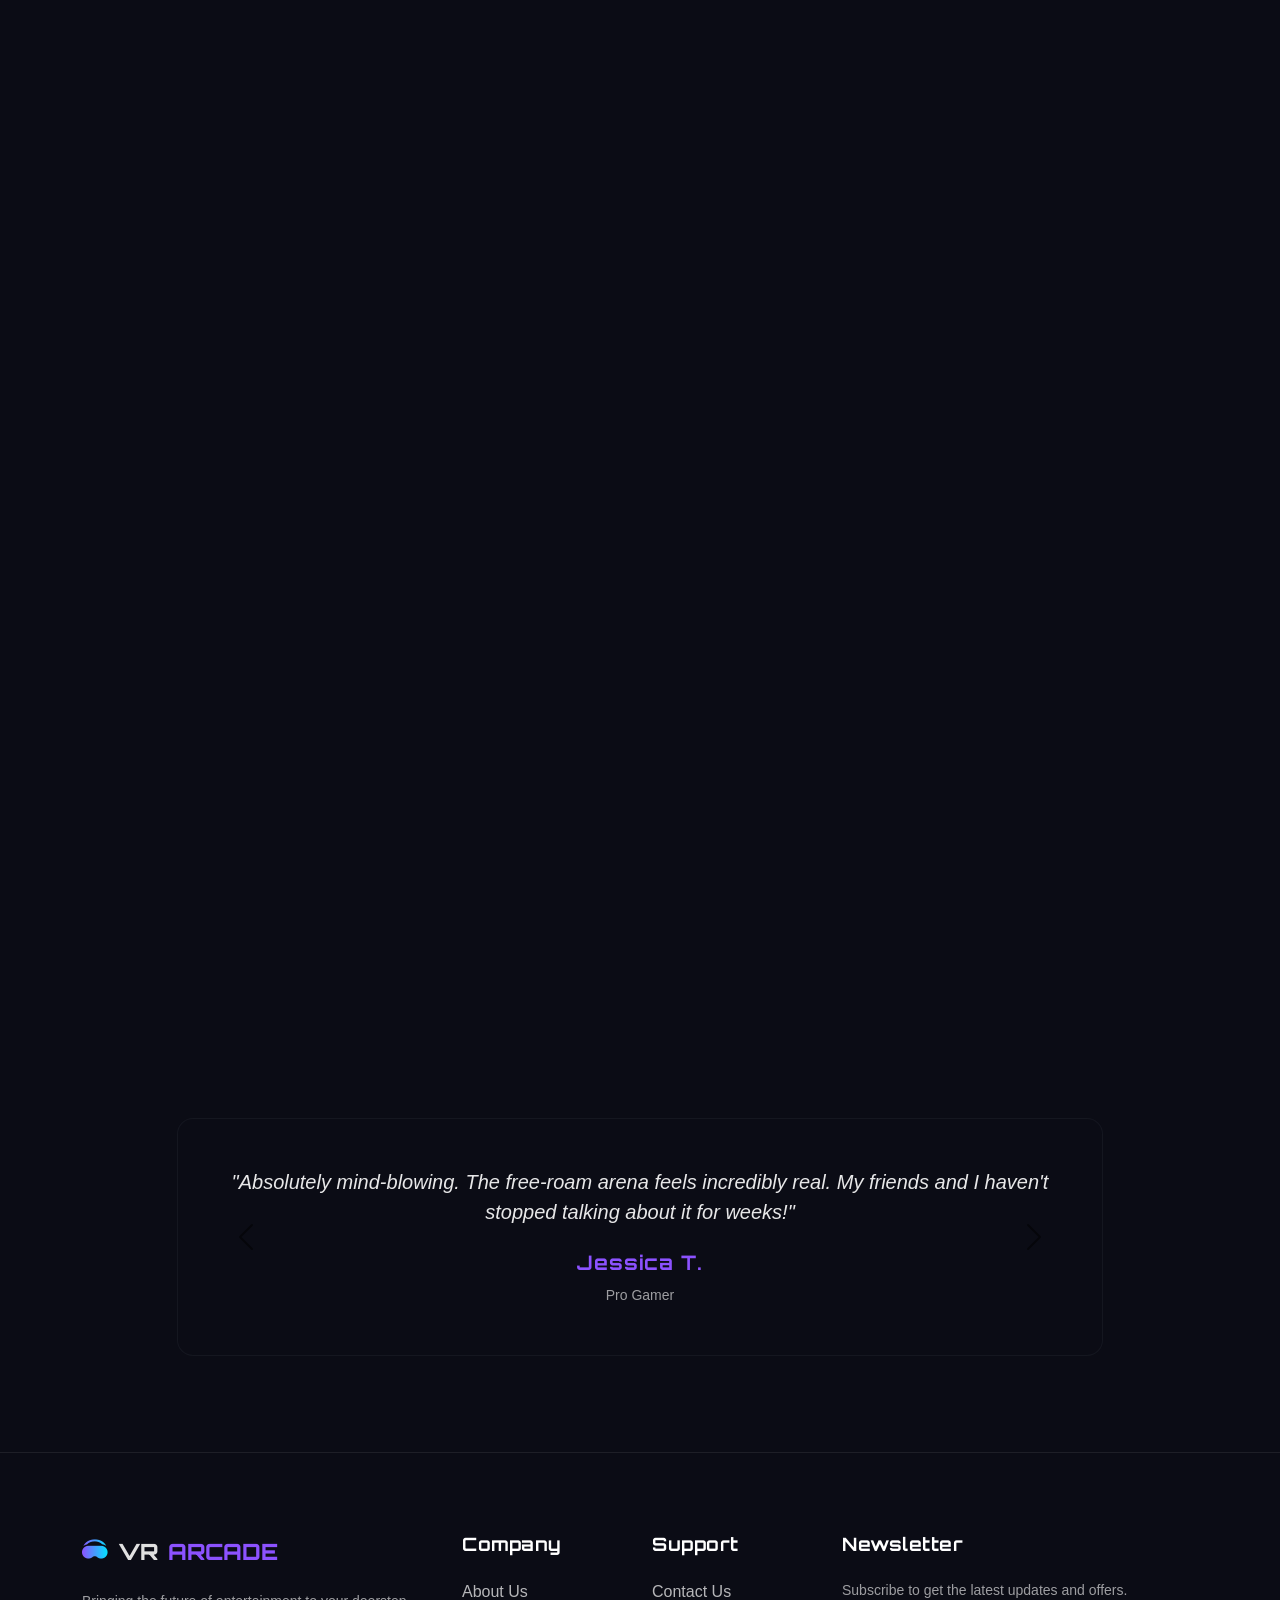
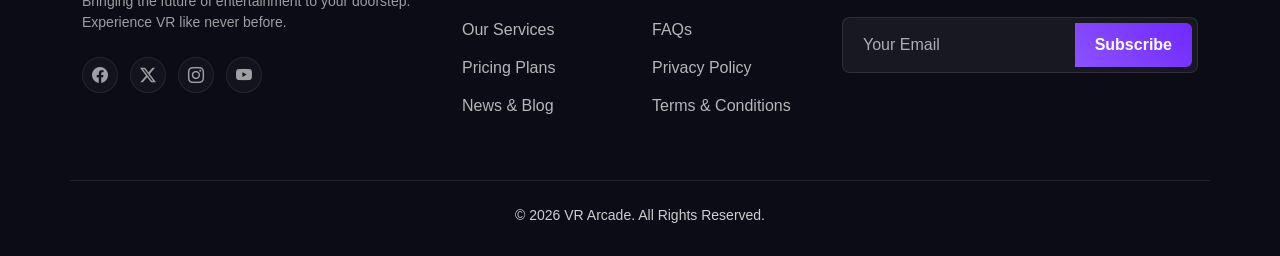
==== commit 36f95b9e: "fix about page stats visibility in light mode" ====
--- a/about.html
+++ b/about.html
@@ -152,11 +152,11 @@
                         </p>
                         <div class="row g-4 mb-4">
                             <div class="col-6">
-                                <h3 class="fw-bold text-white">50+</h3>
+                                <h3 class="fw-bold">50+</h3>
                                 <p class="small text-muted">VR Stations</p>
                             </div>
                             <div class="col-6">
-                                <h3 class="fw-bold text-white">10k+</h3>
+                                <h3 class="fw-bold">10k+</h3>
                                 <p class="small text-muted">Happy Gamers</p>
                             </div>
                         </div>
--- a/assets/css/style.css
+++ b/assets/css/style.css
@@ -720,6 +720,8 @@
     z-index: 2;
 }
 
+
+
 [data-bs-theme="light"] .pricing-page .pricing-plan-card-featured {
     background-color: #151725 !important;
     border-color: var(--primary-color) !important;
@@ -786,6 +788,8 @@
 .pricing-page .pricing-compare-table td.text-muted {
     color: rgba(226, 232, 255, 0.62) !important;
 }
+
+
 
 [data-bs-theme="light"] .pricing-page .pricing-offer-card {
     background-color: rgba(140, 82, 255, 0.08) !important;
